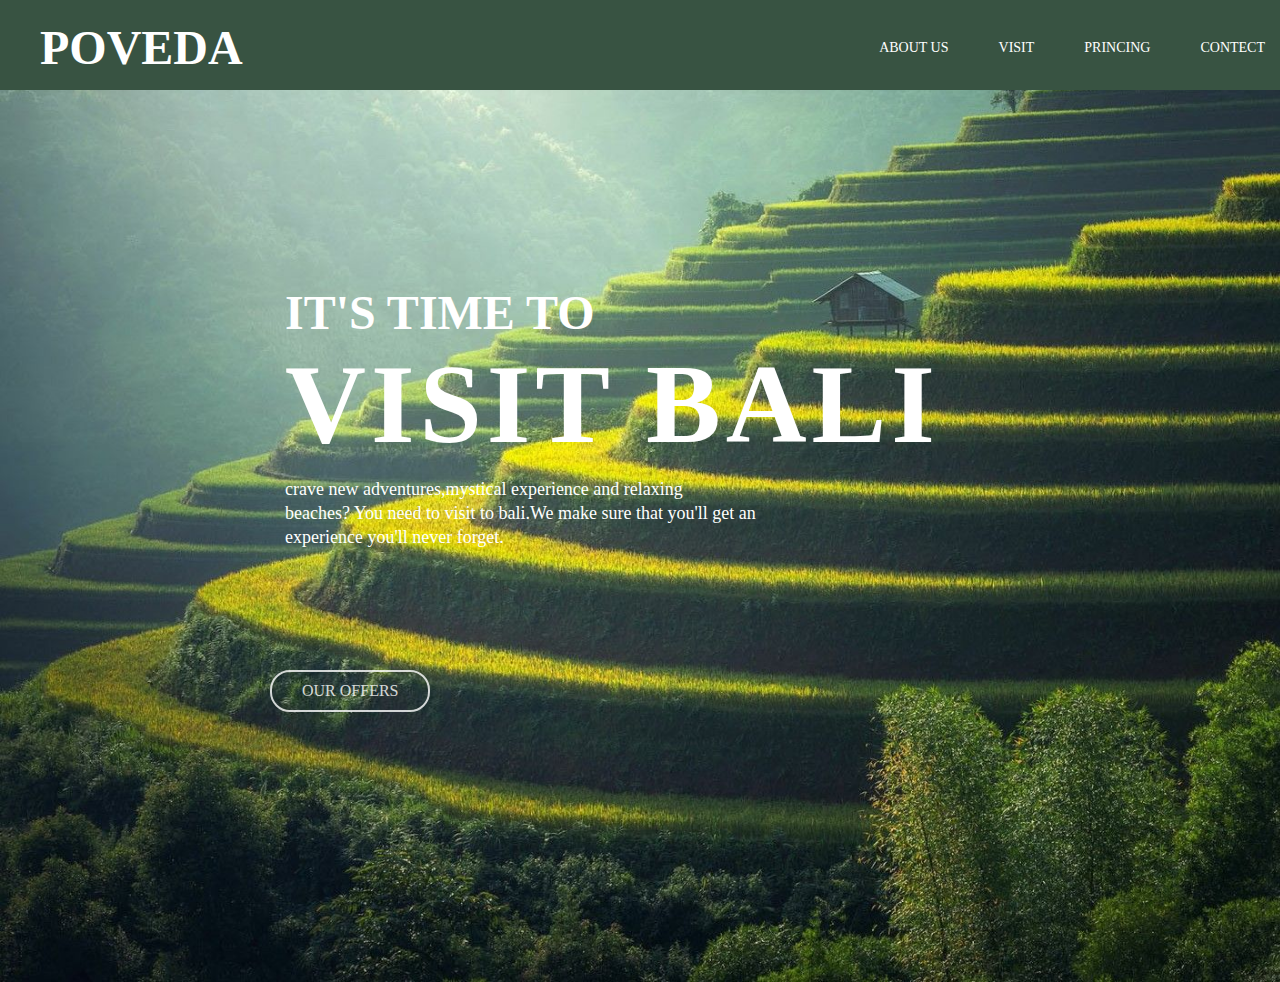
==== index.html @ 94c459fe "Add files via upload" ====
<!DOCTYPE html>
<html>
  <head>
    <meta charset="utf-8">
    <meta name="viewport" content="width=device-width, initial-scale=1.0">
    <title>Document</title>
    <link rel="stylesheet" href="style.css">
    <link rel="stylesheet" href="responsive.css">
    <link rel="stylesheet" href="https://maxcdn.bootstrapcdn.com/font-awesome/4.5.0/css/font-awesome.min.css">
  </head>
  <body>
    <!--- Header --->
    <header>
     <div class="navbar navbar-inverse navbar-fixed-top " id="menu">
        <div class="container">
          <div class="header-left">
            <h2 href="#">POVEDA</h2>
          </div>
          <!-- Tambahkan menu ikon dibaris bawah -->
          <span class="fa fa-bars menu-icon"></span>
          <div class="header-right">
            <a href="#home">ABOUT US</a>
            <a href="#visit">VISIT</a>
            <a href="#princing">PRINCING</a>
            <a href="#contect">CONTECT</a>
          </div>
        </div>
      </div>
    </header>
    <!--- Penutup Header --->

    <!--- Main --->
      <div class="top-wrapper">
        <div class="container">
          <h2>IT'S TIME TO</h2>
          <h1>VISIT BALI</h1>
           <p>crave new adventures,mystical experience and relaxing</p>
            <p>beaches? You need to visit to bali.We make sure that you'll get an</p>
              <p>experience you'll never forget.</p>
        </div>
         <div class="button">
          <a href="#" class="btn">OUR OFFERS</a>
        </div>
    </div>
    <!--- Penutup Main --->
  </body>
</html>
---- style.css ----
/* Ketik code Anda dibaris terakhir */

* {
  box-sizing: border-box;
}

html, body,
ul, ol, li,
h1, h2, h3, h4, h5, h6, p, div {
  margin: 0;
  padding: 0;
}

body {
  font-family: "jacques francois";


}

a {
  text-decoration: none;
}


.clear {
  clear: left;
}

.container {
  width: 100%;
  height: 400px;
  padding:15px;
  margin: auto; 


}



.top-wrapper {
  padding: 270px;
  background-image: url(foto/background.jpg);
  background-size: cover;
  color: white;
  
}

.top-wrapper h1 {
  
  font-size: 45px;
  letter-spacing: 5px;
  margin-bottom: 10px;
}

.top-wrapper p {
  
  margin-bottom: 3px;

}

.btn-wrapper {
  text-align: center;
  margin: 20px 0;
}

.btn-wrapper p {
  margin: 10px 0;
}

.signup {
  background-color: #239b76;
}

.btn {
  padding: 10px 30px;
  border:2px solid #fff;
  color: #fff;
  text-decoration: none;
  transition: 0.6s ease;
  display: inline-block;
  opacity: 0.8;
  border-radius: 20px;
  text-align: center;
}

.btn:hover {
  background-color: white;
  color:black;
}

.fa {
  margin-right: 5px;
}

header {
  height: 90px;
  width: 100%;
  background-color: #385342;
  position :fixed;
  top: 0;
  z-index: 10;
}

.header-left {
  float: left;
}

.header-left h2 {
  line-height: 65px;
  padding: 0 25px;
  color: white;
  display: block;
  float: left;
  transition: all 0.5s;
  font-size: 100px;
}


.header-right {
  float: right;
  margin-right: -25px;
  font-family: poppins;
  font-size: 14px;
}

.header-right a {
  line-height: 65px;
  padding: 0 25px;
  color: white;
  display: block;
  float: left;
  transition: all 0.5s;
}

.header-right a:hover {
  background-color: rgba(255, 255, 255, 0.3);
}


/* Ketik code Anda dibawah */
span.menu-icon {
  color: white;
  float: right;
  font-size: 25px;
  padding: 21px 0;
  display: none;
}
.navbar h2{
  font-family: "jacques francois";
  font-size:35px;

}
.container h2{
  font-family: "jacques francois";
  font-size: 48px;
}
.container h1{
  font-family: "jacques francois";
  font-size: 112px;
}
.container p{
  font-family: "poppins";
  font-size: 18px;

}
.btn btn-primary{
  height: 50px;
}
---- responsive.css ----
/* Untuk Tablet */
@media all and (max-width: 1000px) {
  .top-wrapper h1 {
    font-size: 32px;
  }

  .heading h2 {
    font-size: 20px;
  }
  
}

/* Untuk Smartphone */
@media all and (max-width: 670px) {
  .header-right {
    display: none;
  }
  
  span.menu-icon {
    display: block;
  }
  
  .top-wrapper {
    text-align: left;
  }
  
  .top-wrapper h1 {
    font-size: 24px;
    line-height: 36px;
  }
  
  .top-wrapper p {
    font-size: 14px;
    line-height: 20px;
  }
}
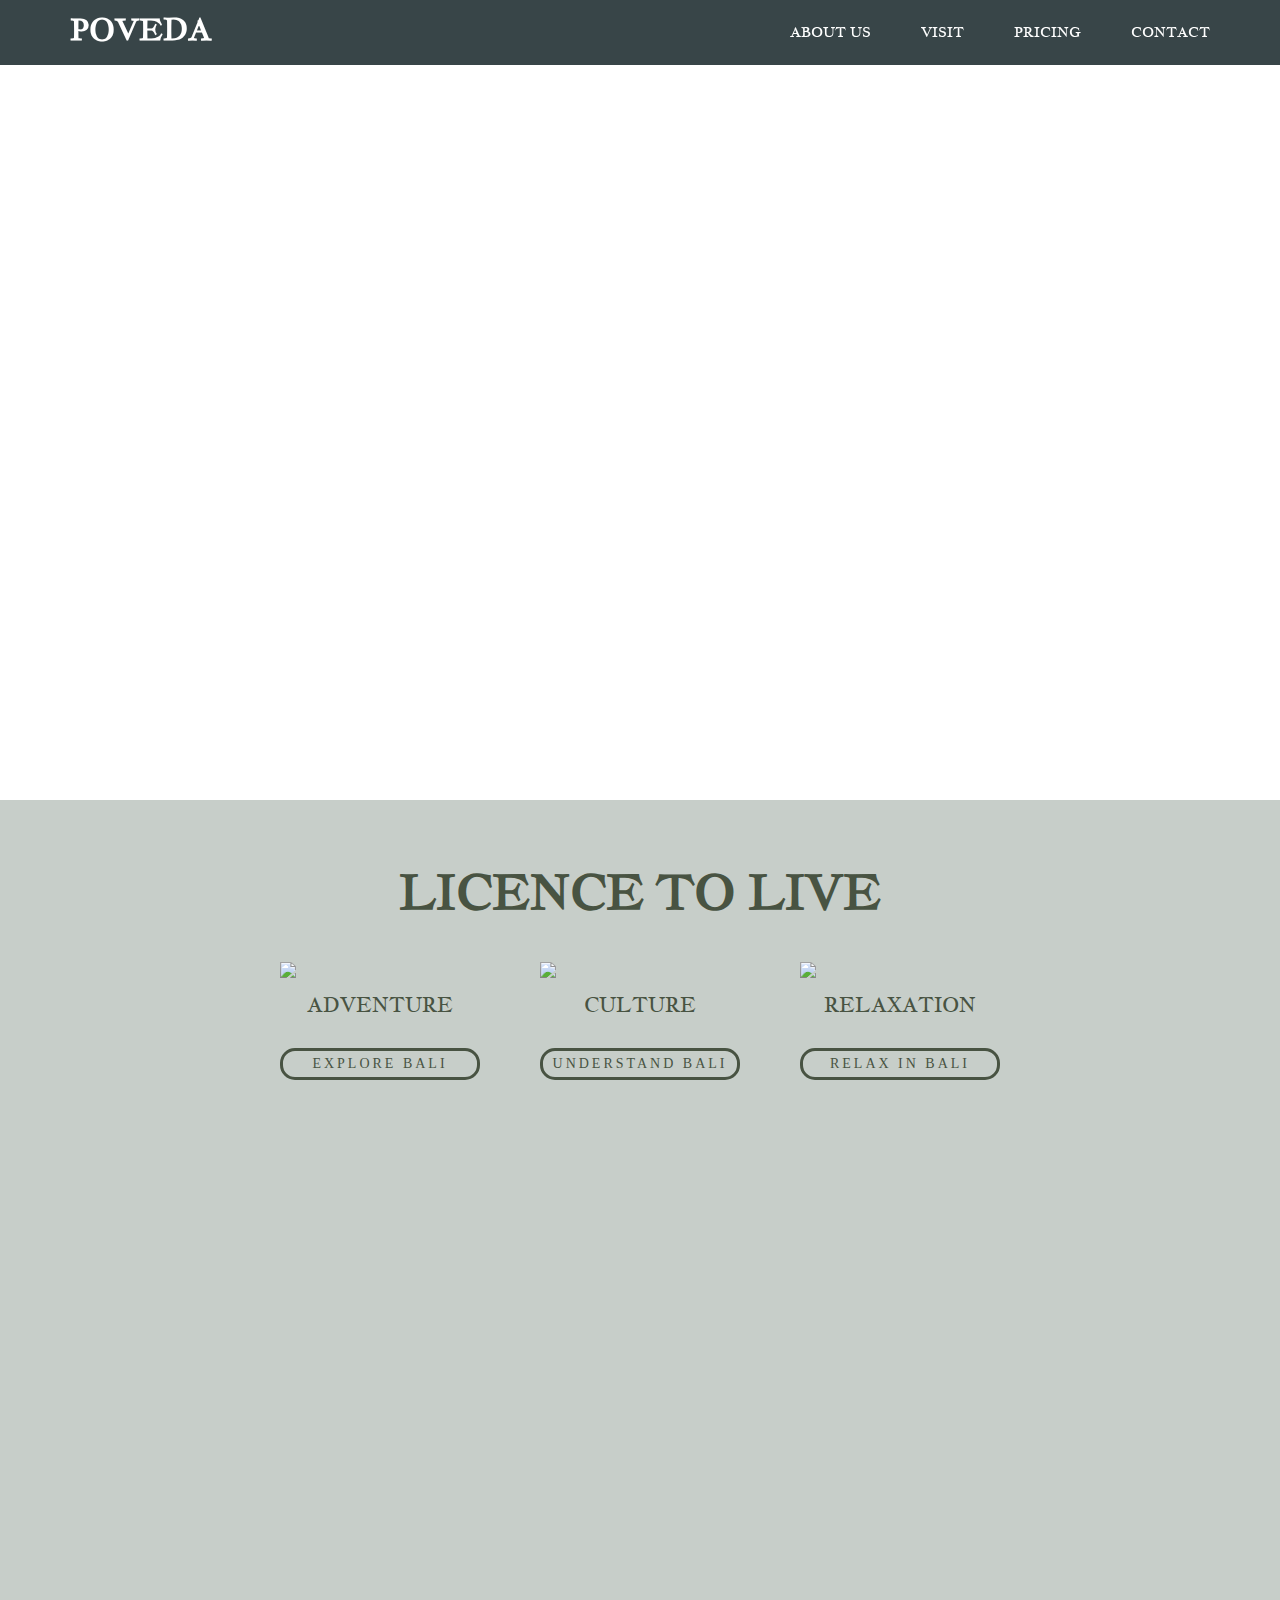
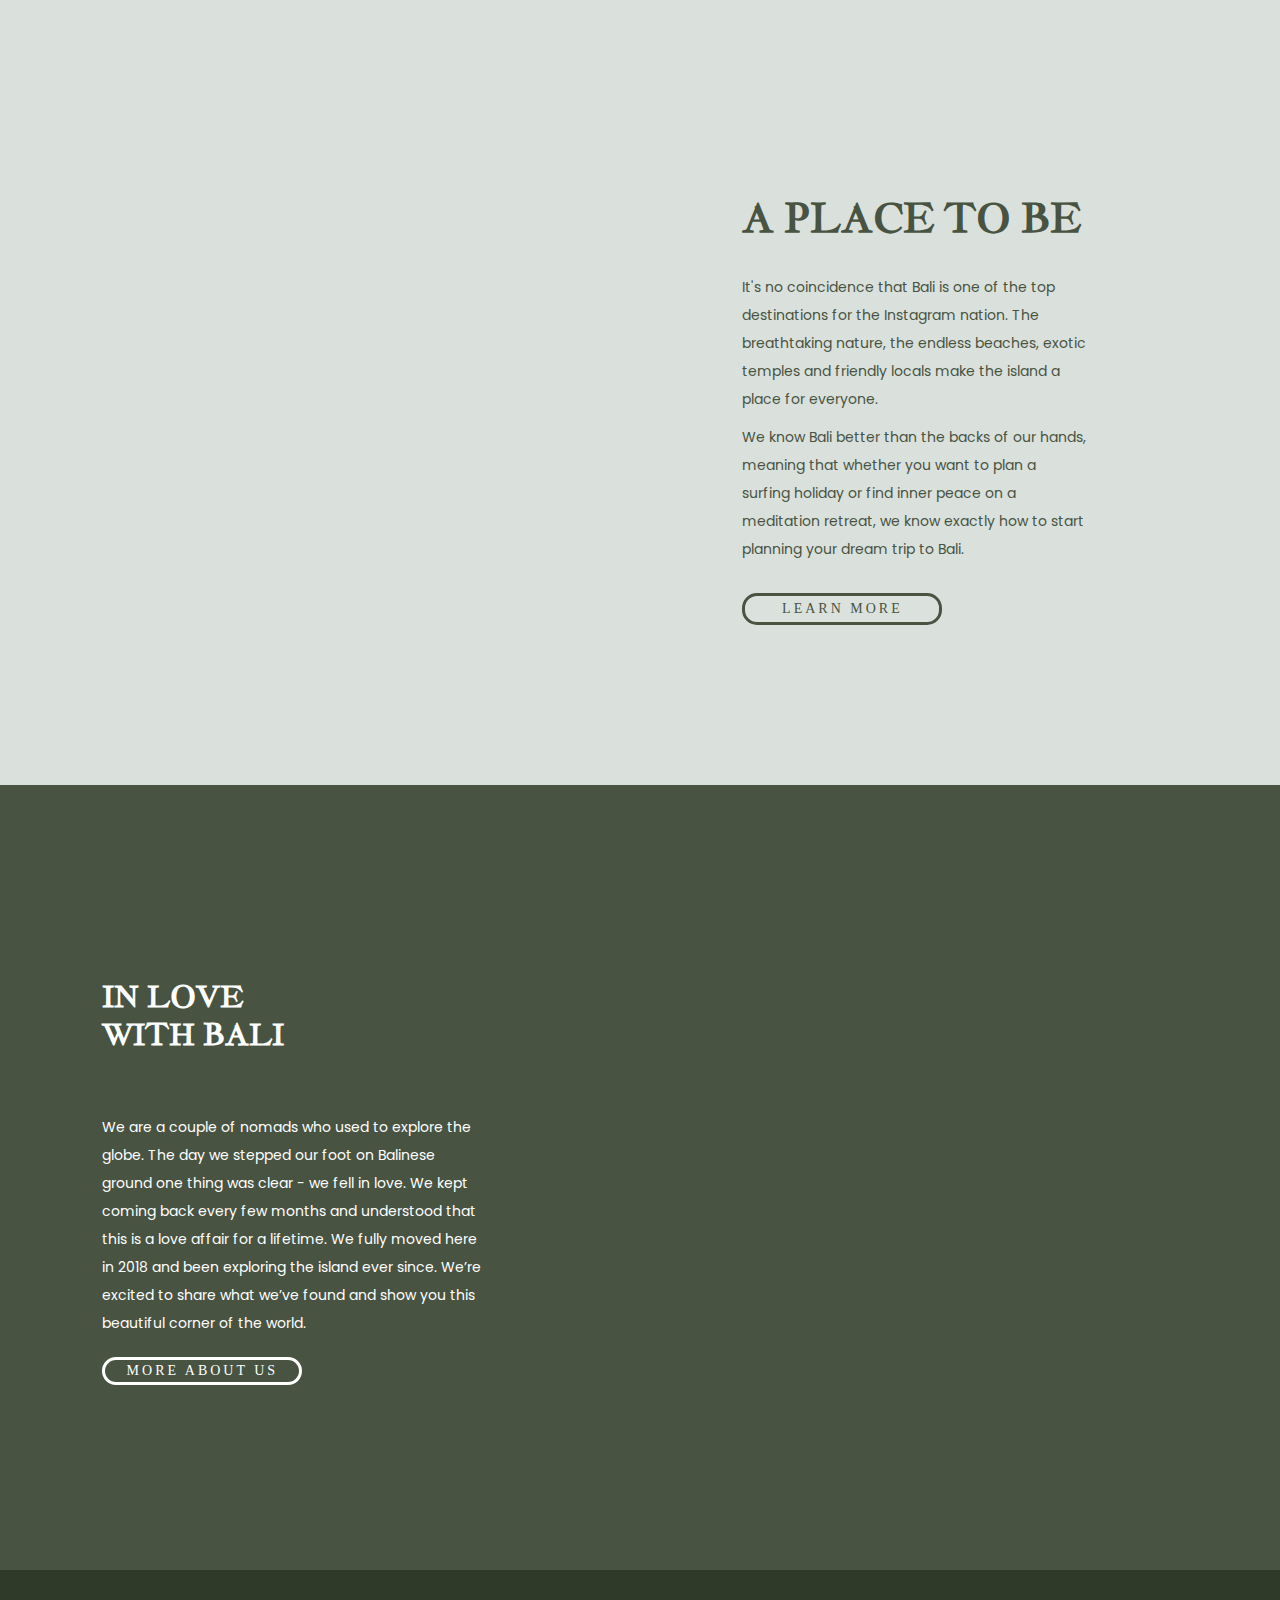
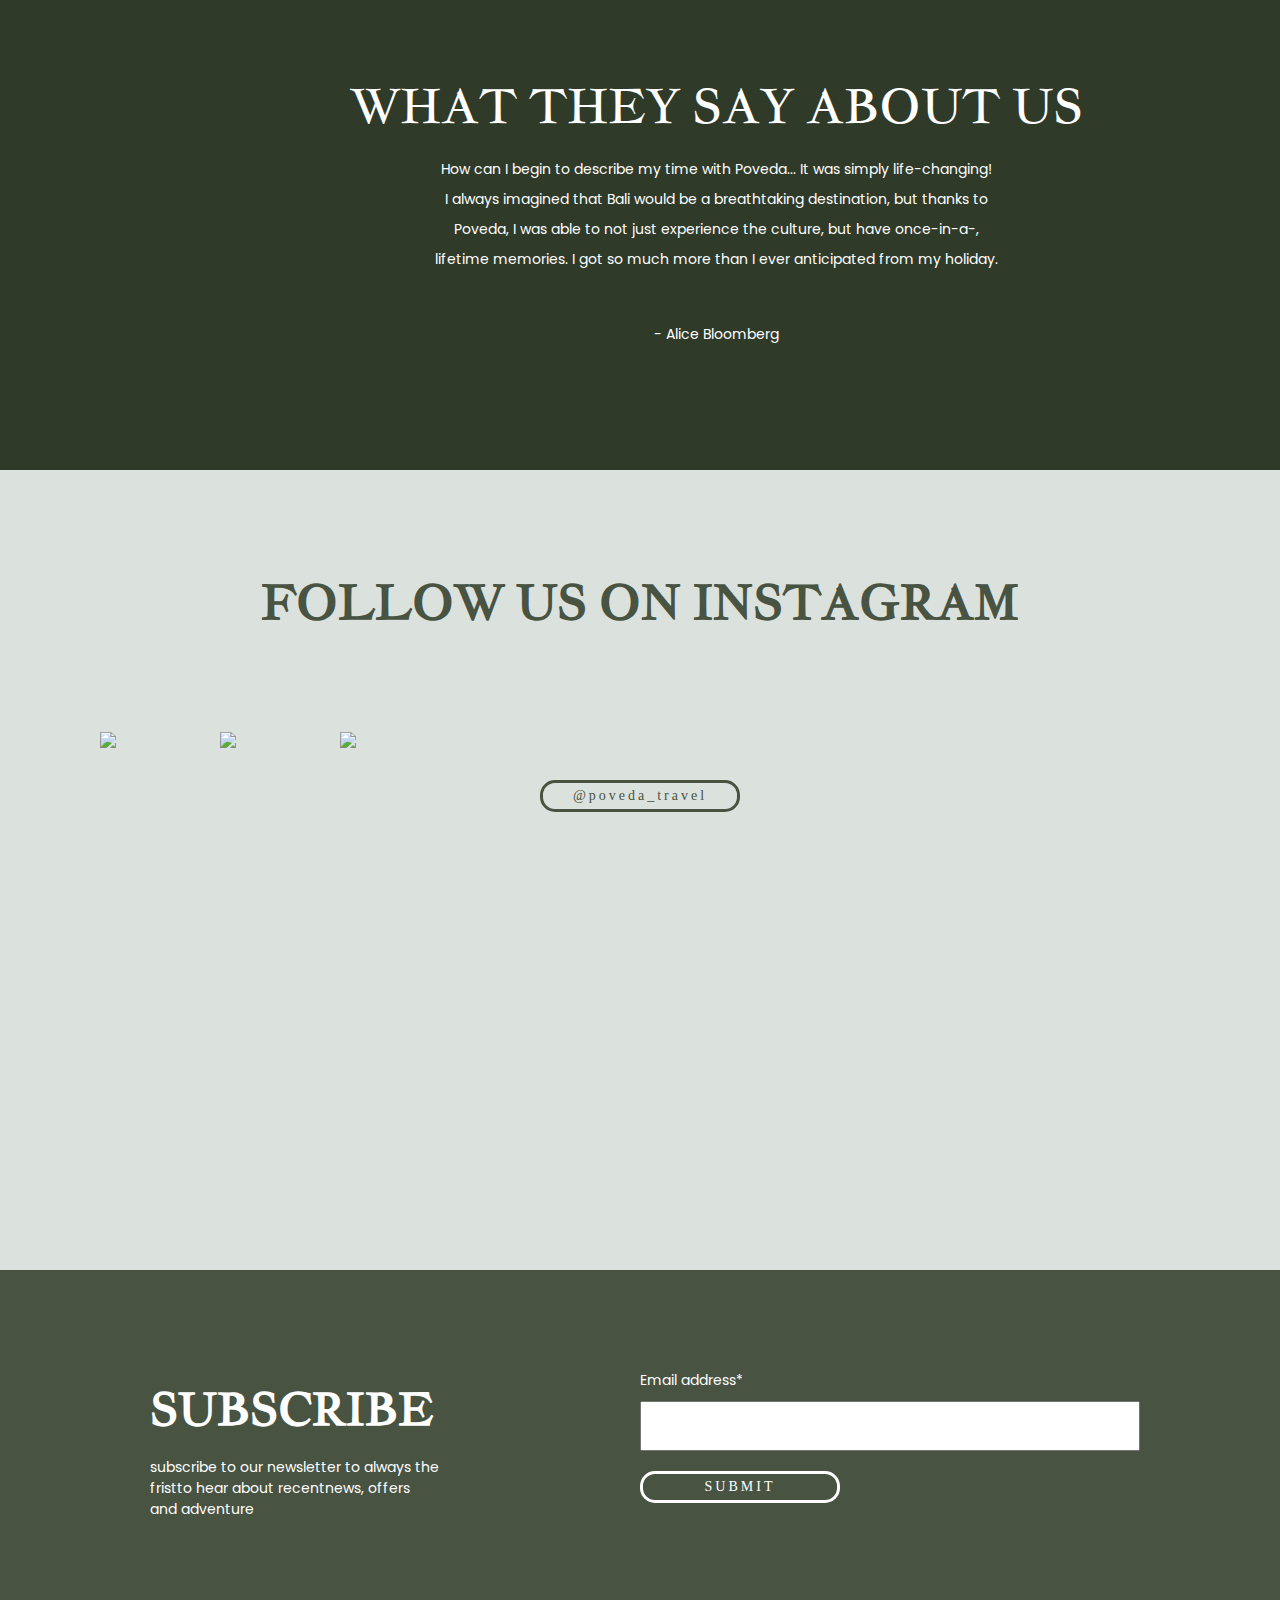
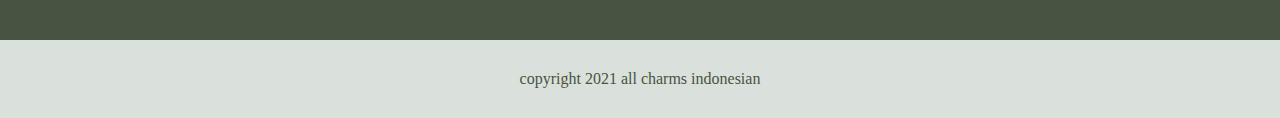
==== commit 98f3fbbd: "membuat header dan bagian main serta responsive. fix banget" ====
--- a/index.html
+++ b/index.html
@@ -1,47 +1,132 @@
 <!DOCTYPE html>
 <html>
-  <head>
-    <meta charset="utf-8">
-    <meta name="viewport" content="width=device-width, initial-scale=1.0">
-    <title>Document</title>
-    <link rel="stylesheet" href="style.css">
-    <link rel="stylesheet" href="responsive.css">
-    <link rel="stylesheet" href="https://maxcdn.bootstrapcdn.com/font-awesome/4.5.0/css/font-awesome.min.css">
-  </head>
-  <body>
-    <!--- Header --->
-    <header>
-     <div class="navbar navbar-inverse navbar-fixed-top " id="menu">
-        <div class="container">
-          <div class="header-left">
-            <h2 href="#">POVEDA</h2>
-          </div>
-          <!-- Tambahkan menu ikon dibaris bawah -->
-          <span class="fa fa-bars menu-icon"></span>
-          <div class="header-right">
-            <a href="#home">ABOUT US</a>
-            <a href="#visit">VISIT</a>
-            <a href="#princing">PRINCING</a>
-            <a href="#contect">CONTECT</a>
-          </div>
+<head>
+  <meta charset="UTF-8">
+  <meta http-equiv="X-UA-Compatible" content="IE=edge">
+  <meta name="viewport" content="width=device-width, initial-scale=1.0">
+  <link rel="stylesheet" href="stylesheet.css">
+  <link rel="stylesheet" href="responsive.css">
+  <link rel="preconnect" href="https://fonts.googleapis.com">
+  <link rel="preconnect" href="https://fonts.gstatic.com" crossorigin>
+  <link href="https://fonts.googleapis.com/css2?family=Jacques+Francois&display=swap" rel="stylesheet">
+  <link rel="preconnect" href="https://fonts.googleapis.com">
+  <link rel="preconnect" href="https://fonts.gstatic.com" crossorigin>
+  <link href="https://fonts.googleapis.com/css2?family=Poppins&display=swap" rel="stylesheet">
+  <link rel="preconnect" href="https://fonts.googleapis.com">
+  <link rel="preconnect" href="https://fonts.gstatic.com" crossorigin>
+  <link href="https://fonts.googleapis.com/css2?family=Poppins:wght@600&display=swap" rel="stylesheet">
+  <title>Document</title>
+</head>
+<body>
+  <header>
+    <div class="container-header">
+      <div class="header-left">
+        <h1>POVEDA</h1>
+      </div>
+      <span class="fa fa-bars menu-icon"></span>
+      <div class="header-right">
+        <a href="#">ABOUT US</a>
+        <a href="#">VISIT</a>
+        <a href="#">PRICING</a>
+        <a href="#">CONTACT</a>
+      </div>
+    </div>
+  </header>
+
+  <div class="main">
+    <h2>IT’S TIME TO</h2>
+    <h1>VISIT BALI</h1>
+    <p>Crave new adventures, mystical experiences and relaxing beaches? You need to visit Bali. We make sure that you’ll get an experience you'll never forget.</p>
+    <a href="#">OUR OFFERS</a>
+  </div>
+
+  <div class="licence">
+    <h1>LICENCE TO LIVE</h1>
+    <div class="utama">
+        <div class="konten">
+            <img src="https://assets.zyrosite.com/cdn-cgi/image/format=auto,w=392,h=368,fit=scale-down/YD0zPnwVMki25lZE/trip-YrD0MaggKeTeMO10.png">
+            <p>ADVENTURE</p>
+            <center><a href="#">EXPLORE BALI</a></center>
         </div>
-      </div>
-    </header>
-    <!--- Penutup Header --->
-
-    <!--- Main --->
-      <div class="top-wrapper">
-        <div class="container">
-          <h2>IT'S TIME TO</h2>
-          <h1>VISIT BALI</h1>
-           <p>crave new adventures,mystical experience and relaxing</p>
-            <p>beaches? You need to visit to bali.We make sure that you'll get an</p>
-              <p>experience you'll never forget.</p>
+        <div class="konten">
+            <img src ="https://assets.zyrosite.com/cdn-cgi/image/format=auto,w=392,h=368,fit=scale-down/YD0zPnwVMki25lZE/trip-AVLVeJZZ2jFNyXx4.png">
+            <P>CULTURE</P>
+            <center><a href="#">UNDERSTAND BALI</a></center>
         </div>
-         <div class="button">
-          <a href="#" class="btn">OUR OFFERS</a>
+        <div class="konten">
+            <img src ="https://assets.zyrosite.com/cdn-cgi/image/format=auto,w=392,h=368,fit=scale-down/YD0zPnwVMki25lZE/trip-A1aj8KqqZRI1gbOJ.png">
+            <P>RELAXATION</P>
+            <center><a href="#">RELAX IN BALI</a></center>
         </div>
     </div>
-    <!--- Penutup Main --->
-  </body>
+  </div>
+
+  <div class="a-place">
+    <div class="left-part-1"></div>
+    <div class="right-part-1">
+      <h1>A PLACE TO BE</h1>
+      <div class="desc">
+        <p>It's no coincidence that Bali is one of the top destinations for the Instagram nation. The breathtaking nature, the endless beaches, exotic temples and friendly locals make the island a place for everyone. </p>
+        <p>We know Bali better than the backs of our hands, meaning that whether you want to plan a surfing holiday or find inner peace on a meditation retreat, we know exactly how to start planning your dream trip to Bali.</p>
+      </div>
+      <a href="#">LEARN MORE</a>
+    </div>
+  </div>
+
+  <div class="in-love">
+    <div class="left-part-2">
+      <h1>IN LOVE <span> WITH BALI</span></h1>
+      <h1></h1>
+      <p>We are a couple of nomads who used to explore the globe. The day we stepped our foot on Balinese ground one thing was clear - we fell in love. We kept coming back every few months and understood that this is a love affair for a lifetime. We fully moved here in 2018 and been exploring the island ever since. We’re excited to share what we’ve found and show you this beautiful corner of the world.</p>
+      <a href="#">MORE ABOUT US</a>
+    </div>
+    <div class="right-part-2"></div>
+  </div>
+
+  <div class="what-they-say">
+    <div class="container">
+        <div class="heading">
+            <h1>WHAT THEY SAY ABOUT US</h1>
+            <br>
+            <p>How can I begin to describe my time with Poveda... It was simply life-changing!<br><br>I always imagined that Bali would be a breathtaking destination, but thanks to<br><br>Poveda, I was able to not just experience the culture, but have once-in-a-,<br><br>lifetime memories. I got so much more than I ever anticipated from my holiday.<br><br><br><br><br>- Alice Bloomberg</p>
+        </div>
+    </div>
+  </div>
+
+  <div class="follow-us">
+    <div class="content">
+        <h2>FOLLOW US ON INSTAGRAM</h2>
+        <div class="content-item">
+            <img src="https://assets.zyrosite.com//YD0zPnwVMki25lZE/img-m5K7ZbQOz3I7Mg2q.png">
+            <img src="https://assets.zyrosite.com//YD0zPnwVMki25lZE/img-YyvGO7KaeBh36NGq.png">
+            <img src="https://assets.zyrosite.com//YD0zPnwVMki25lZE/img-mp8029KB1bhWOerv.png">
+        </div>
+        <center><a href="#">@poveda_travel</a></center>
+        </div>
+        </div>
+    </div>
+  </div>
+
+  <div class="subscribe">
+    <div class="container">
+        <div class="left">
+          <h2>SUBSCRIBE</h2>
+          <p>subscribe to our newsletter to always the fristto hear about recentnews, offers and adventure</p>
+        </div>
+        <div class="right">
+            <p>Email address*</p>
+            <div>
+                <input type="text"  class="text">
+            </div>
+            <div>
+                <input type="SUBMIT" value="SUBMIT"  class="btn">
+            </div>
+        </div>
+    </div>
+  </div>
+
+  <footer>
+        <p>copyright 2021 all charms indonesian</p>
+  </footer>
+</body>
 </html>
--- a/stylesheet.css
+++ b/stylesheet.css
@@ -0,0 +1,451 @@
+* {
+  box-sizing: border-box;
+  margin: 0;
+  padding: 0;
+}
+
+.a-place{
+  height: 785px;
+  width: 100%;
+  background-color: hsl(137, 11%, 87%);
+  display: flex;
+}
+
+.left-part-1{
+  background-image: url("img.png");
+  height: 785px;
+  width: 50%;
+  background-position: center;
+  background-repeat: no-repeat;
+  background-size: cover;
+  animation-name: foto;
+  animation-duration: 1s;
+}
+
+.right-part-1{
+  width: 50%;
+  color: #485342;
+  padding-top: 15%;
+  padding-left: 8%;
+  padding-right: 15%;
+}
+
+.right-part-1 h1{
+  font-family: "Jacques Francois";
+  font-size: 40px;
+  padding-bottom: 30px;
+}
+
+.right-part-1 p{
+  font-family: "poppins";
+  font-size: 14px;
+  line-height: 2;
+  padding-bottom: 10px;
+}
+
+.right-part-1 a{
+  margin-top: 20px;
+  padding: 5px;
+  font-family: "poppins semibold";
+  background-color: #DBE2DD;
+  font-size: 14px;
+  font-style: bold;
+  color: #485342;
+  width: 200px;
+  border: 3px solid #485342;
+  border-radius: 15px;
+  letter-spacing: 3px;
+  text-decoration: none;
+  text-align: center;
+  display: inline-block;
+}
+
+.in-love{
+  height: 785px;
+  width: 100%;
+  background-color: #485342;
+  display: flex;
+}
+
+.left-part-2{
+  width: 50%;
+  color: white;
+  padding-top: 15%;
+  padding-left: 8%;
+  padding-right: 12%;
+}
+
+.left-part-2 h1{
+  font-family: "Jacques Francois";
+  font-size: 30px;
+}
+
+span{
+  display: block;
+}
+
+.left-part-2 p{
+  margin-top: 60px;
+  font-family: "poppins";
+  font-size: 14px;
+  line-height: 2;
+}
+
+.left-part-2 a{
+  margin-top: 20px;
+  padding: 3px;
+  font-family: "poppins semibold";
+  background-color: #485342;
+  font-size: 14px;
+  font-style: bold;
+  color: white;
+  width: 200px;
+  border: 3px solid white;
+  border-radius: 15px;
+  letter-spacing: 3px;
+  text-decoration: none;
+  text-align: center;
+  display: inline-block;
+}
+
+.right-part-2{
+  background-image: url("img2.png");
+  height: 785px;
+  width: 50%;
+  background-position: center;
+  background-repeat: no-repeat;
+  background-size: cover;
+}
+
+.what-they-say {
+  height: 500px;
+  background-color: #2F3A29;
+  padding: 16px 0px;
+  text-align: center;
+}
+
+.heading{
+  padding-left: 350px;
+}
+
+.heading h1 {
+  color: white;
+  font-size: 48px;
+  font-weight: 400;
+  height: 38px;
+  font-family: "Jacques Francois";
+  text-align: center;
+  letter-spacing: normal;
+  line-height: 38.4px;
+  margin-block-end: 0px;
+  margin-block-start: 0px;
+  margin-top: 100px;
+}
+.heading p {
+  color: white;
+  font-size: 14px;
+  font-family: "poppins";
+  text-align: center;
+  padding-bottom: 100px;
+  line-height: 15px;
+  padding-top: 20px;
+}
+
+.follow-us {
+  height: 800px;
+  background-color: #DBE2DD;
+}
+.content h2 {
+  color: #485342;
+  font-size: 48px;
+  font-family: "Jacques Francois";
+  text-align: center;
+  padding-top: 100px;
+}
+.content-item img {
+  padding-left: 100px;
+  margin-top: 100px;
+}
+.content a {
+  padding: 5px;
+  font-family: "poppins semibold";
+  background-color: #DBE2DD;
+  font-size: 14px;
+  font-style: bold;
+  color: #485342;
+  width: 200px;
+  border: 3px solid #485342;
+  border-radius: 15px;
+  letter-spacing: 3px;
+  text-decoration: none;
+  display: inline-block;
+  margin: 2em 0;
+}
+
+@media (max-width: 1000px) {
+  h2 {
+      color: rgb(26, 26, 26);
+  }
+  .item {
+      width: 50%;
+  }
+  .img {
+      width: 100%;
+  }
+}
+
+@media (max-width: 670px) {
+  .item {
+      width: 100%;
+  }
+  .img {
+      width: 100%;
+  }
+  .container {
+      width: 100%;
+      padding: 0 15px;
+      margin: 0 auto;
+  }
+}
+
+.subscribe {
+  background-color: #485342;
+  height: 370px;
+  padding-bottom: 80px;
+}
+
+.container{
+  display: flex;
+  color: white;
+}
+
+.left{
+  padding:110px 200px 110px 150px;
+  width: 50%;
+}
+
+.left h2{
+  font-family: "Jacques Francois";
+  font-size: 45px;
+}
+
+.left p{
+  font-family: "poppins";
+  font-size: 14px;
+  padding-top: 20px;
+}
+
+.right{
+  padding:100px 200px 110px 0px;
+  width: 50%;
+}
+
+.right p{
+  font-family: "poppins";
+  font-size: 14px;
+  padding-bottom: 10px;
+}
+
+.text{
+  width: 500px;
+  height: 50px;
+}
+
+.btn{
+  margin-top: 20px;
+  padding: 5px;
+  font-family: "poppins semibold";
+  background-color: #485342;
+  font-size: 14px;
+  font-style: bold;
+  color: white;
+  width: 200px;
+  border: 3px solid white;
+  border-radius: 15px;
+  letter-spacing: 3px;
+  text-decoration: none;
+  text-align: center;
+  display: inline-block;
+}
+
+footer {
+  padding:30px 0;
+  background-color: hsl(137, 11%, 87%);
+  color: #485342;
+}
+
+footer p{
+  text-align: center;
+}
+
+.licence{
+  height: 800px;
+  background-color: #C7CEC9;
+}
+
+.licence h1 {
+  padding-top: 60px;
+  color : #485342;
+  font-family: "Jacques Francois";
+  font-size:48px;
+  text-align: center;
+}
+
+.utama{
+  display: flex;
+  justify-content: center;
+  padding-top: 10px;
+}
+
+.konten{
+  padding: 30px;
+}
+
+.konten p {
+  font-family:"Jacques Francois";
+  font-size: 20px;
+  text-align: center;
+  color: #485342;
+  padding: 10px;
+}
+
+.konten a {
+  margin-top: 20px;
+  padding: 5px;
+  font-family: "poppins semibold";
+  background-color: #C7CEC9;
+  font-size: 14px;
+  font-style: bold;
+  color: #485342;
+  width: 200px;
+  border: 3px solid #485342;
+  border-radius: 15px;
+  letter-spacing: 3px;
+  text-decoration: none;
+  text-align: center;
+  display: inline-block;
+}
+
+/* @media (max-width: 1000px) {
+
+  h1 {
+      color: rgb(90, 107, 79); 
+  }
+  .content-item {
+      width: 50%;
+  }
+  .button {
+      width: 50%;
+  }
+  .content-item p {
+      width:50%;
+ }
+}
+
+@media (max-width: 670px) {
+  h1 {
+      color: rgb(90, 107, 79); 
+  }
+  .content-item {
+      width: 50%;
+  }
+  .button {
+      width: 50%;
+  }
+  .content-item p {
+      width:50%;
+ }
+} */
+
+.container-header{
+  max-width: 1170px;
+  width: 100%;
+  padding: 0 15px;
+  margin: 0 auto;
+}
+
+header {
+  height: 65px;
+  width: 100%;
+  background-color: rgba(34, 49, 52, 0.9);
+  position :fixed;
+  top: 0;
+  z-index: 10;
+}
+
+.header-left {
+  font-family: "Jacques Francois";
+  font-size: 15px;
+  float: left;
+  padding-top: 10px;
+  color: white;
+}
+
+.header-right {
+  float: right;
+  margin-right: -25px;
+}
+
+.header-right a {
+  font-family: "Jacques Francois";
+  font-size: 14px;
+  line-height: 65px;
+  padding: 0 25px;
+  color: white;
+  display: block;
+  float: left;
+  transition: all 0.5s;
+  text-decoration: none;
+}
+
+.header-right a:hover {
+  background-color: rgba(255, 255, 255, 0.3);
+}
+
+/* Tambahkan CSS untuk menu-icon */
+.menu-icon{
+  color: white;
+  float: right;
+  display: none;
+}
+
+.main{
+  height: 800px;
+  background-image: url("https://assets.zyrosite.com/cdn-cgi/image/format=auto,w=1920,fit=crop/YD0zPnwVMki25lZE/front-m7VoJwB28ZFLB9VQ.png");
+  padding: 15% 40% 15% 5%;
+}
+
+.main h2{
+  font-family: "Jacques Francois";
+  font-size: 48px;
+  color: white
+}
+
+.main h1{
+  font-family: "Jacques Francois";
+  font-size: 100px;
+  color: white
+}
+
+.main p{
+  font-family: "poppins";
+  font-size: 18px;
+  color: white;
+}
+
+.main a{
+  margin-top: 20px;
+  padding: 5px;
+  font-family: "poppins semibold";
+  background-color: transparent;
+  font-size: 14px;
+  font-style: bold;
+  color: white;
+  width: 200px;
+  border: 3px solid white;
+  border-radius: 15px;
+  letter-spacing: 3px;
+  text-decoration: none;
+  text-align: center;
+  display: inline-block;
+}--- a/responsive.css
+++ b/responsive.css
@@ -1,5 +1,69 @@
 /* Untuk Tablet */
 @media all and (max-width: 1000px) {
+  .a-place{
+    flex-direction: column;
+    height: 885px;
+  }
+
+  .left-part-1{
+      margin-top: 100px;
+      display: block;
+      margin-left: auto;
+      margin-right: auto;
+      height: 500px;
+      width: 95%;
+  }
+
+  .right-part-1{
+      position: absolute;
+      width: 100%;
+      padding-top: 20px;
+      padding-left: 20px;
+      padding-right: 50px;
+  }
+
+  .right-part-1 h1{
+      padding-top: 20px;
+  }
+
+  .desc{
+      margin-top: 500px;
+  }
+
+  .in-love{
+      flex-direction: column;
+      height: 885px;
+  }
+
+  .left-part-2{
+      position: absolute;
+      width: 100%;
+      padding-top: 20px;
+      padding-left: 20px;
+      padding-right: 50px;
+  }
+
+  .left-part-2 h1{
+      padding-top: 20px;
+  }
+
+  span{
+      display: inline-block;
+  }
+
+  .left-part-2 p{
+      margin-top: 530px;
+  }
+
+  .right-part-2{
+      margin-top: 100px;
+      display: block;
+      margin-left: auto;
+      margin-right: auto;
+      height: 500px;
+      width: 95%;
+  }
+
   .top-wrapper h1 {
     font-size: 32px;
   }
@@ -12,6 +76,66 @@
 
 /* Untuk Smartphone */
 @media all and (max-width: 670px) {
+  .a-place{
+    flex-direction: column;
+    height: 885px;
+  }
+
+  .left-part-1{
+      margin-top: 90px;
+      height: 300px;
+      width: 90%;
+      margin-left: 20px;
+  }
+
+  .right-part-1{
+      position: absolute;
+      width: 100%;
+      padding-left: 20px;
+      padding-right: 50px;
+  }
+
+  .right-part-1 h1{
+      font-size: 30px;
+      top: 30px;
+  }
+
+  .desc{
+      margin-top: 330px;
+  }
+
+  .in-love{
+      flex-direction: column;
+      height: 885px;
+  }
+
+  .left-part-2{
+      position: absolute;
+      width: 100%;
+      padding-left: 20px;
+      padding-right: 50px;
+  }
+
+  .left-part-2 h1{
+      font-size: 30px;
+      line-height: 0;
+  }
+
+  span{
+      margin-top: 40px;
+  }
+
+  .left-part-2 p{
+      margin-top: 330px;
+  }
+
+  .right-part-2{
+      margin-top: 110px;
+      height: 300px;
+      width: 90%;
+      margin-left: 20px;
+  }
+
   .header-right {
     display: none;
   }
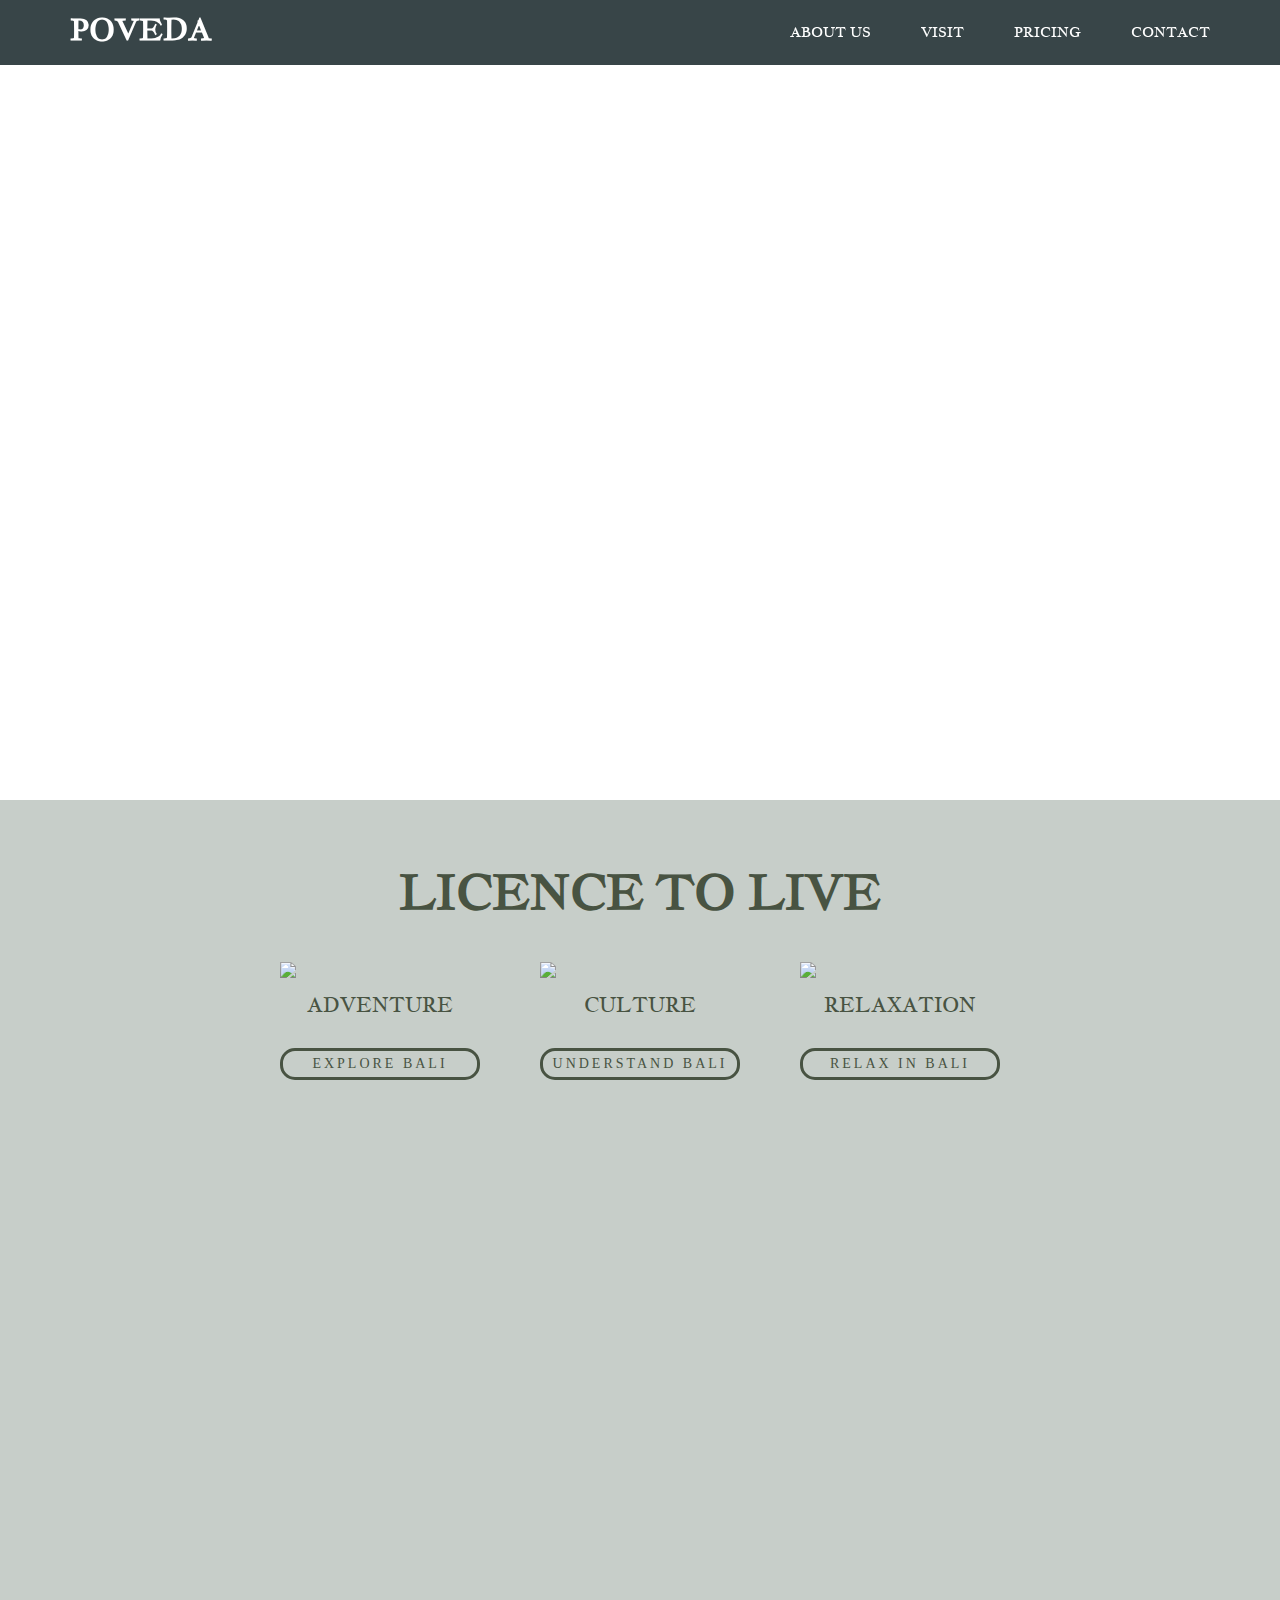
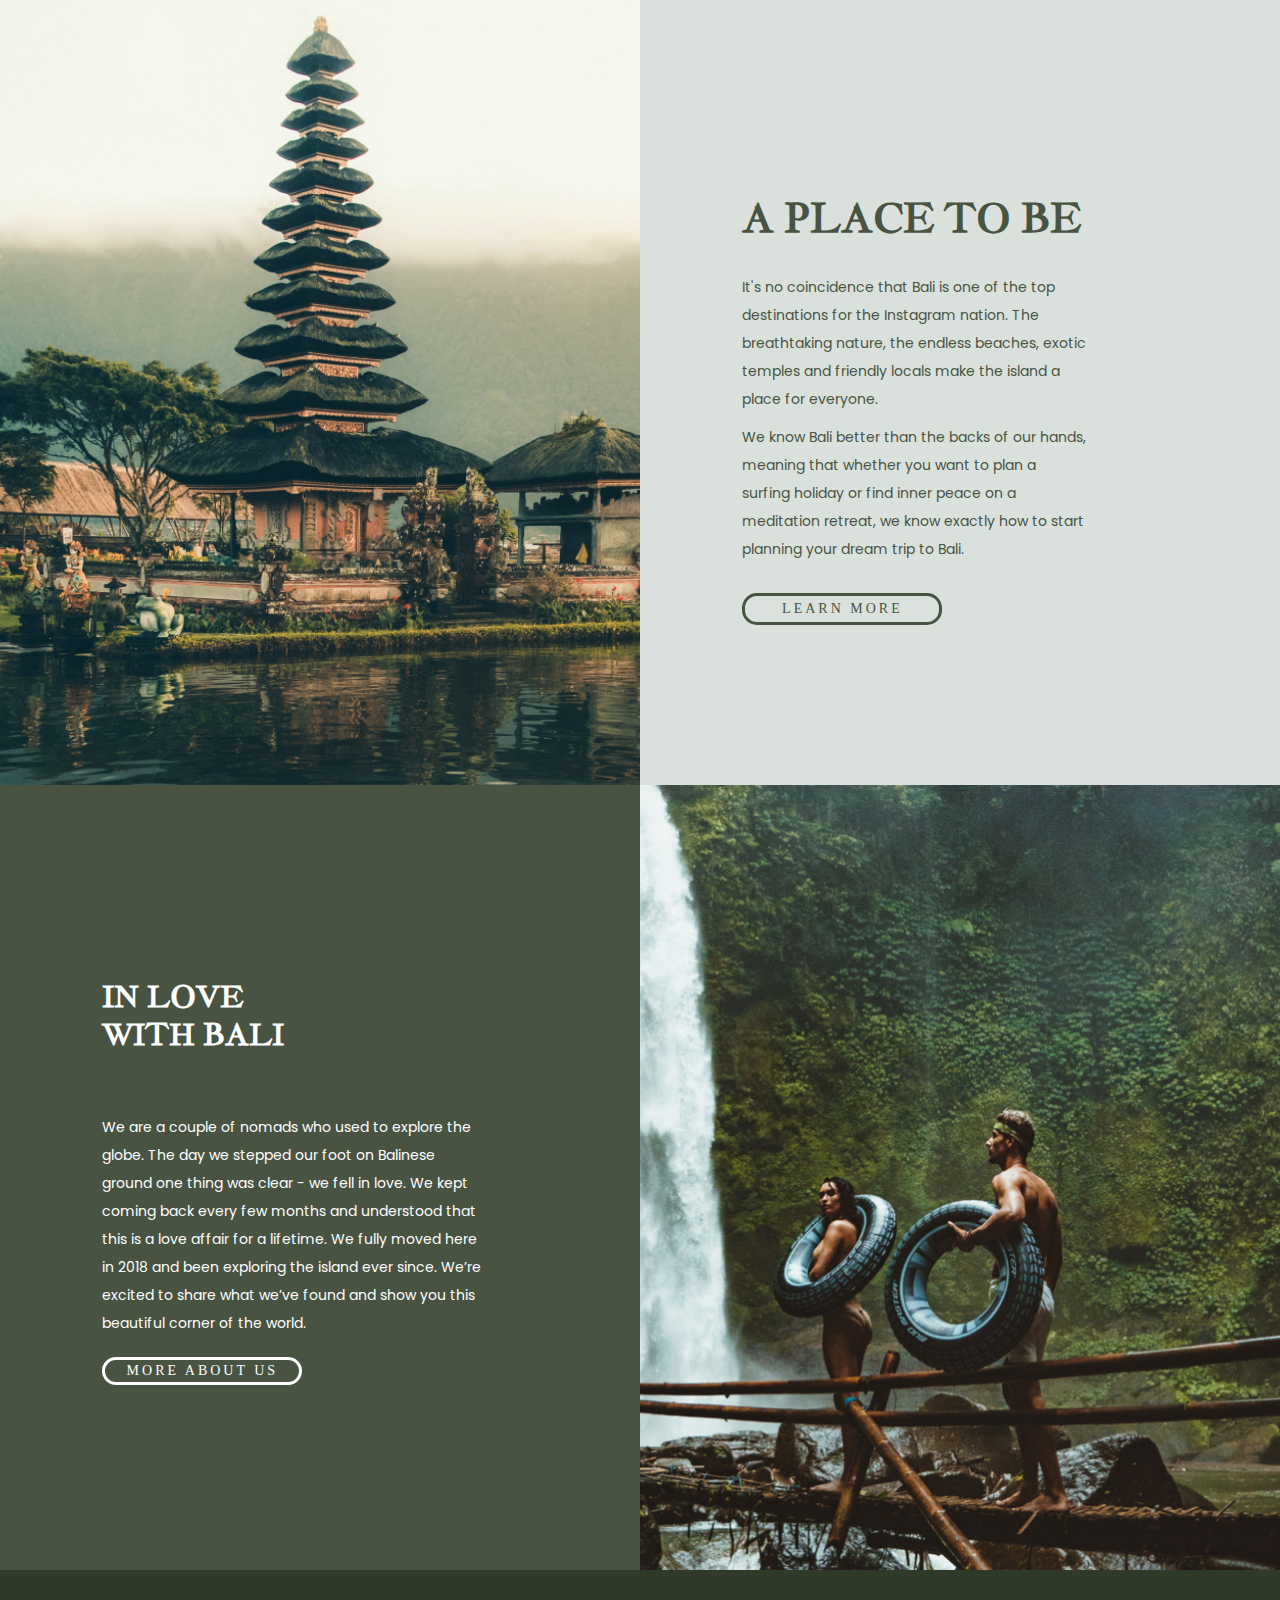
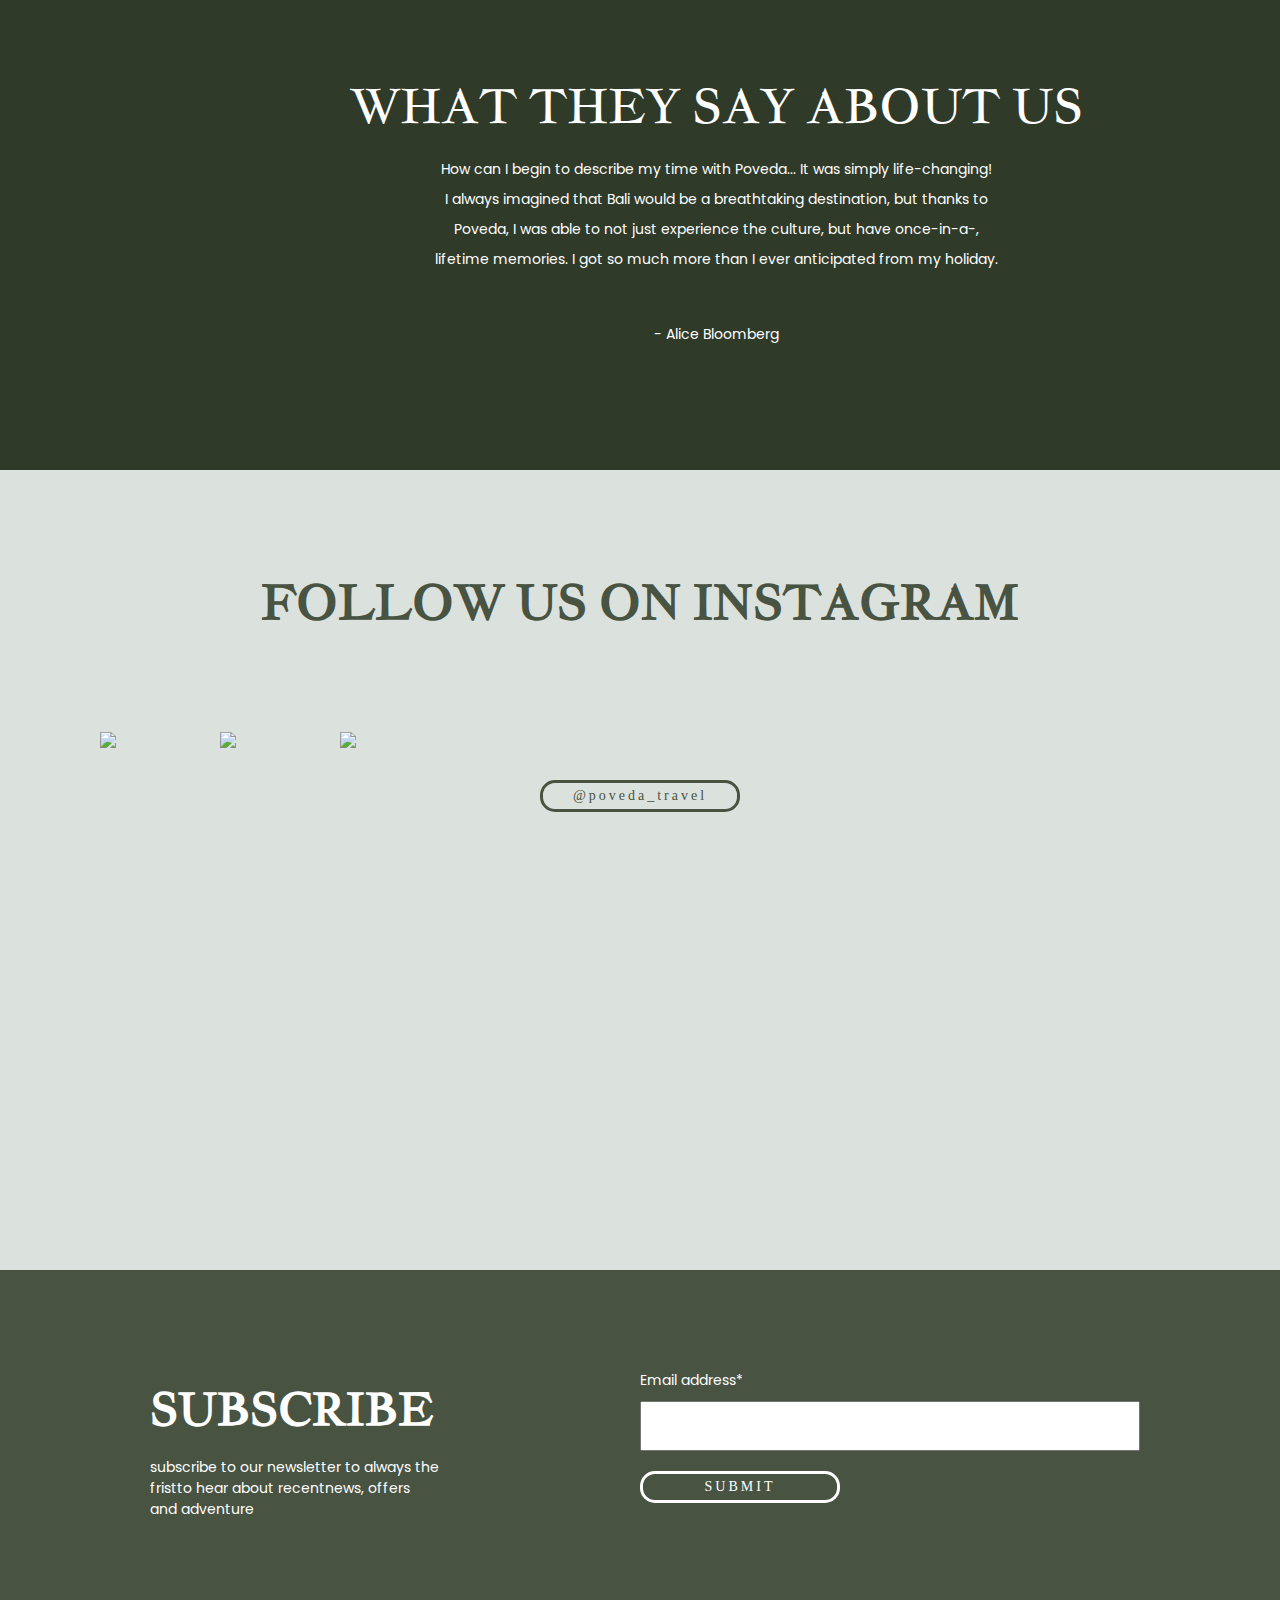
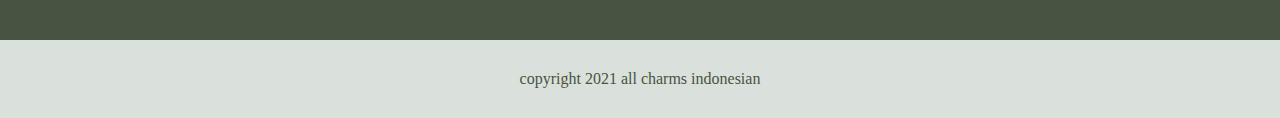
==== commit 3a23f2cb: "membuat header dan bagian main serta responsive. fix banget" ====
--- a/index.html
+++ b/index.html
@@ -4,8 +4,8 @@
   <meta charset="UTF-8">
   <meta http-equiv="X-UA-Compatible" content="IE=edge">
   <meta name="viewport" content="width=device-width, initial-scale=1.0">
-  <link rel="stylesheet" href="stylesheet.css">
-  <link rel="stylesheet" href="responsive.css">
+  <link rel="stylesheet" href="html css anggota/stylesheet.css">
+  <link rel="stylesheet" href="html css anggota/responsive.css">
   <link rel="preconnect" href="https://fonts.googleapis.com">
   <link rel="preconnect" href="https://fonts.gstatic.com" crossorigin>
   <link href="https://fonts.googleapis.com/css2?family=Jacques+Francois&display=swap" rel="stylesheet">
@@ -15,7 +15,7 @@
   <link rel="preconnect" href="https://fonts.googleapis.com">
   <link rel="preconnect" href="https://fonts.gstatic.com" crossorigin>
   <link href="https://fonts.googleapis.com/css2?family=Poppins:wght@600&display=swap" rel="stylesheet">
-  <title>Document</title>
+  <title>POVEDA</title>
 </head>
 <body>
   <header>
--- a/html css anggota/stylesheet.css
+++ b/html css anggota/stylesheet.css
@@ -0,0 +1,451 @@
+* {
+  box-sizing: border-box;
+  margin: 0;
+  padding: 0;
+}
+
+.a-place{
+  height: 785px;
+  width: 100%;
+  background-color: hsl(137, 11%, 87%);
+  display: flex;
+}
+
+.left-part-1{
+  background-image: url("img.png");
+  height: 785px;
+  width: 50%;
+  background-position: center;
+  background-repeat: no-repeat;
+  background-size: cover;
+  animation-name: foto;
+  animation-duration: 1s;
+}
+
+.right-part-1{
+  width: 50%;
+  color: #485342;
+  padding-top: 15%;
+  padding-left: 8%;
+  padding-right: 15%;
+}
+
+.right-part-1 h1{
+  font-family: "Jacques Francois";
+  font-size: 40px;
+  padding-bottom: 30px;
+}
+
+.right-part-1 p{
+  font-family: "poppins";
+  font-size: 14px;
+  line-height: 2;
+  padding-bottom: 10px;
+}
+
+.right-part-1 a{
+  margin-top: 20px;
+  padding: 5px;
+  font-family: "poppins semibold";
+  background-color: #DBE2DD;
+  font-size: 14px;
+  font-style: bold;
+  color: #485342;
+  width: 200px;
+  border: 3px solid #485342;
+  border-radius: 15px;
+  letter-spacing: 3px;
+  text-decoration: none;
+  text-align: center;
+  display: inline-block;
+}
+
+.in-love{
+  height: 785px;
+  width: 100%;
+  background-color: #485342;
+  display: flex;
+}
+
+.left-part-2{
+  width: 50%;
+  color: white;
+  padding-top: 15%;
+  padding-left: 8%;
+  padding-right: 12%;
+}
+
+.left-part-2 h1{
+  font-family: "Jacques Francois";
+  font-size: 30px;
+}
+
+span{
+  display: block;
+}
+
+.left-part-2 p{
+  margin-top: 60px;
+  font-family: "poppins";
+  font-size: 14px;
+  line-height: 2;
+}
+
+.left-part-2 a{
+  margin-top: 20px;
+  padding: 3px;
+  font-family: "poppins semibold";
+  background-color: #485342;
+  font-size: 14px;
+  font-style: bold;
+  color: white;
+  width: 200px;
+  border: 3px solid white;
+  border-radius: 15px;
+  letter-spacing: 3px;
+  text-decoration: none;
+  text-align: center;
+  display: inline-block;
+}
+
+.right-part-2{
+  background-image: url("img2.png");
+  height: 785px;
+  width: 50%;
+  background-position: center;
+  background-repeat: no-repeat;
+  background-size: cover;
+}
+
+.what-they-say {
+  height: 500px;
+  background-color: #2F3A29;
+  padding: 16px 0px;
+  text-align: center;
+}
+
+.heading{
+  padding-left: 350px;
+}
+
+.heading h1 {
+  color: white;
+  font-size: 48px;
+  font-weight: 400;
+  height: 38px;
+  font-family: "Jacques Francois";
+  text-align: center;
+  letter-spacing: normal;
+  line-height: 38.4px;
+  margin-block-end: 0px;
+  margin-block-start: 0px;
+  margin-top: 100px;
+}
+.heading p {
+  color: white;
+  font-size: 14px;
+  font-family: "poppins";
+  text-align: center;
+  padding-bottom: 100px;
+  line-height: 15px;
+  padding-top: 20px;
+}
+
+.follow-us {
+  height: 800px;
+  background-color: #DBE2DD;
+}
+.content h2 {
+  color: #485342;
+  font-size: 48px;
+  font-family: "Jacques Francois";
+  text-align: center;
+  padding-top: 100px;
+}
+.content-item img {
+  padding-left: 100px;
+  margin-top: 100px;
+}
+.content a {
+  padding: 5px;
+  font-family: "poppins semibold";
+  background-color: #DBE2DD;
+  font-size: 14px;
+  font-style: bold;
+  color: #485342;
+  width: 200px;
+  border: 3px solid #485342;
+  border-radius: 15px;
+  letter-spacing: 3px;
+  text-decoration: none;
+  display: inline-block;
+  margin: 2em 0;
+}
+
+@media (max-width: 1000px) {
+  h2 {
+      color: rgb(26, 26, 26);
+  }
+  .item {
+      width: 50%;
+  }
+  .img {
+      width: 100%;
+  }
+}
+
+@media (max-width: 670px) {
+  .item {
+      width: 100%;
+  }
+  .img {
+      width: 100%;
+  }
+  .container {
+      width: 100%;
+      padding: 0 15px;
+      margin: 0 auto;
+  }
+}
+
+.subscribe {
+  background-color: #485342;
+  height: 370px;
+  padding-bottom: 80px;
+}
+
+.container{
+  display: flex;
+  color: white;
+}
+
+.left{
+  padding:110px 200px 110px 150px;
+  width: 50%;
+}
+
+.left h2{
+  font-family: "Jacques Francois";
+  font-size: 45px;
+}
+
+.left p{
+  font-family: "poppins";
+  font-size: 14px;
+  padding-top: 20px;
+}
+
+.right{
+  padding:100px 200px 110px 0px;
+  width: 50%;
+}
+
+.right p{
+  font-family: "poppins";
+  font-size: 14px;
+  padding-bottom: 10px;
+}
+
+.text{
+  width: 500px;
+  height: 50px;
+}
+
+.btn{
+  margin-top: 20px;
+  padding: 5px;
+  font-family: "poppins semibold";
+  background-color: #485342;
+  font-size: 14px;
+  font-style: bold;
+  color: white;
+  width: 200px;
+  border: 3px solid white;
+  border-radius: 15px;
+  letter-spacing: 3px;
+  text-decoration: none;
+  text-align: center;
+  display: inline-block;
+}
+
+footer {
+  padding:30px 0;
+  background-color: hsl(137, 11%, 87%);
+  color: #485342;
+}
+
+footer p{
+  text-align: center;
+}
+
+.licence{
+  height: 800px;
+  background-color: #C7CEC9;
+}
+
+.licence h1 {
+  padding-top: 60px;
+  color : #485342;
+  font-family: "Jacques Francois";
+  font-size:48px;
+  text-align: center;
+}
+
+.utama{
+  display: flex;
+  justify-content: center;
+  padding-top: 10px;
+}
+
+.konten{
+  padding: 30px;
+}
+
+.konten p {
+  font-family:"Jacques Francois";
+  font-size: 20px;
+  text-align: center;
+  color: #485342;
+  padding: 10px;
+}
+
+.konten a {
+  margin-top: 20px;
+  padding: 5px;
+  font-family: "poppins semibold";
+  background-color: #C7CEC9;
+  font-size: 14px;
+  font-style: bold;
+  color: #485342;
+  width: 200px;
+  border: 3px solid #485342;
+  border-radius: 15px;
+  letter-spacing: 3px;
+  text-decoration: none;
+  text-align: center;
+  display: inline-block;
+}
+
+/* @media (max-width: 1000px) {
+
+  h1 {
+      color: rgb(90, 107, 79); 
+  }
+  .content-item {
+      width: 50%;
+  }
+  .button {
+      width: 50%;
+  }
+  .content-item p {
+      width:50%;
+ }
+}
+
+@media (max-width: 670px) {
+  h1 {
+      color: rgb(90, 107, 79); 
+  }
+  .content-item {
+      width: 50%;
+  }
+  .button {
+      width: 50%;
+  }
+  .content-item p {
+      width:50%;
+ }
+} */
+
+.container-header{
+  max-width: 1170px;
+  width: 100%;
+  padding: 0 15px;
+  margin: 0 auto;
+}
+
+header {
+  height: 65px;
+  width: 100%;
+  background-color: rgba(34, 49, 52, 0.9);
+  position :fixed;
+  top: 0;
+  z-index: 10;
+}
+
+.header-left {
+  font-family: "Jacques Francois";
+  font-size: 15px;
+  float: left;
+  padding-top: 10px;
+  color: white;
+}
+
+.header-right {
+  float: right;
+  margin-right: -25px;
+}
+
+.header-right a {
+  font-family: "Jacques Francois";
+  font-size: 14px;
+  line-height: 65px;
+  padding: 0 25px;
+  color: white;
+  display: block;
+  float: left;
+  transition: all 0.5s;
+  text-decoration: none;
+}
+
+.header-right a:hover {
+  background-color: rgba(255, 255, 255, 0.3);
+}
+
+/* Tambahkan CSS untuk menu-icon */
+.menu-icon{
+  color: white;
+  float: right;
+  display: none;
+}
+
+.main{
+  height: 800px;
+  background-image: url("https://assets.zyrosite.com/cdn-cgi/image/format=auto,w=1920,fit=crop/YD0zPnwVMki25lZE/front-m7VoJwB28ZFLB9VQ.png");
+  padding: 15% 40% 15% 5%;
+}
+
+.main h2{
+  font-family: "Jacques Francois";
+  font-size: 48px;
+  color: white
+}
+
+.main h1{
+  font-family: "Jacques Francois";
+  font-size: 100px;
+  color: white
+}
+
+.main p{
+  font-family: "poppins";
+  font-size: 18px;
+  color: white;
+}
+
+.main a{
+  margin-top: 20px;
+  padding: 5px;
+  font-family: "poppins semibold";
+  background-color: transparent;
+  font-size: 14px;
+  font-style: bold;
+  color: white;
+  width: 200px;
+  border: 3px solid white;
+  border-radius: 15px;
+  letter-spacing: 3px;
+  text-decoration: none;
+  text-align: center;
+  display: inline-block;
+}--- a/html css anggota/responsive.css
+++ b/html css anggota/responsive.css
@@ -0,0 +1,160 @@
+/* Untuk Tablet */
+@media all and (max-width: 1000px) {
+  .a-place{
+    flex-direction: column;
+    height: 885px;
+  }
+
+  .left-part-1{
+      margin-top: 100px;
+      display: block;
+      margin-left: auto;
+      margin-right: auto;
+      height: 500px;
+      width: 95%;
+  }
+
+  .right-part-1{
+      position: absolute;
+      width: 100%;
+      padding-top: 20px;
+      padding-left: 20px;
+      padding-right: 50px;
+  }
+
+  .right-part-1 h1{
+      padding-top: 20px;
+  }
+
+  .desc{
+      margin-top: 500px;
+  }
+
+  .in-love{
+      flex-direction: column;
+      height: 885px;
+  }
+
+  .left-part-2{
+      position: absolute;
+      width: 100%;
+      padding-top: 20px;
+      padding-left: 20px;
+      padding-right: 50px;
+  }
+
+  .left-part-2 h1{
+      padding-top: 20px;
+  }
+
+  span{
+      display: inline-block;
+  }
+
+  .left-part-2 p{
+      margin-top: 530px;
+  }
+
+  .right-part-2{
+      margin-top: 100px;
+      display: block;
+      margin-left: auto;
+      margin-right: auto;
+      height: 500px;
+      width: 95%;
+  }
+
+  .top-wrapper h1 {
+    font-size: 32px;
+  }
+
+  .heading h2 {
+    font-size: 20px;
+  }
+  
+}
+
+/* Untuk Smartphone */
+@media all and (max-width: 670px) {
+  .a-place{
+    flex-direction: column;
+    height: 885px;
+  }
+
+  .left-part-1{
+      margin-top: 90px;
+      height: 300px;
+      width: 90%;
+      margin-left: 20px;
+  }
+
+  .right-part-1{
+      position: absolute;
+      width: 100%;
+      padding-left: 20px;
+      padding-right: 50px;
+  }
+
+  .right-part-1 h1{
+      font-size: 30px;
+      top: 30px;
+  }
+
+  .desc{
+      margin-top: 330px;
+  }
+
+  .in-love{
+      flex-direction: column;
+      height: 885px;
+  }
+
+  .left-part-2{
+      position: absolute;
+      width: 100%;
+      padding-left: 20px;
+      padding-right: 50px;
+  }
+
+  .left-part-2 h1{
+      font-size: 30px;
+      line-height: 0;
+  }
+
+  span{
+      margin-top: 40px;
+  }
+
+  .left-part-2 p{
+      margin-top: 330px;
+  }
+
+  .right-part-2{
+      margin-top: 110px;
+      height: 300px;
+      width: 90%;
+      margin-left: 20px;
+  }
+
+  .header-right {
+    display: none;
+  }
+  
+  span.menu-icon {
+    display: block;
+  }
+  
+  .top-wrapper {
+    text-align: left;
+  }
+  
+  .top-wrapper h1 {
+    font-size: 24px;
+    line-height: 36px;
+  }
+  
+  .top-wrapper p {
+    font-size: 14px;
+    line-height: 20px;
+  }
+}
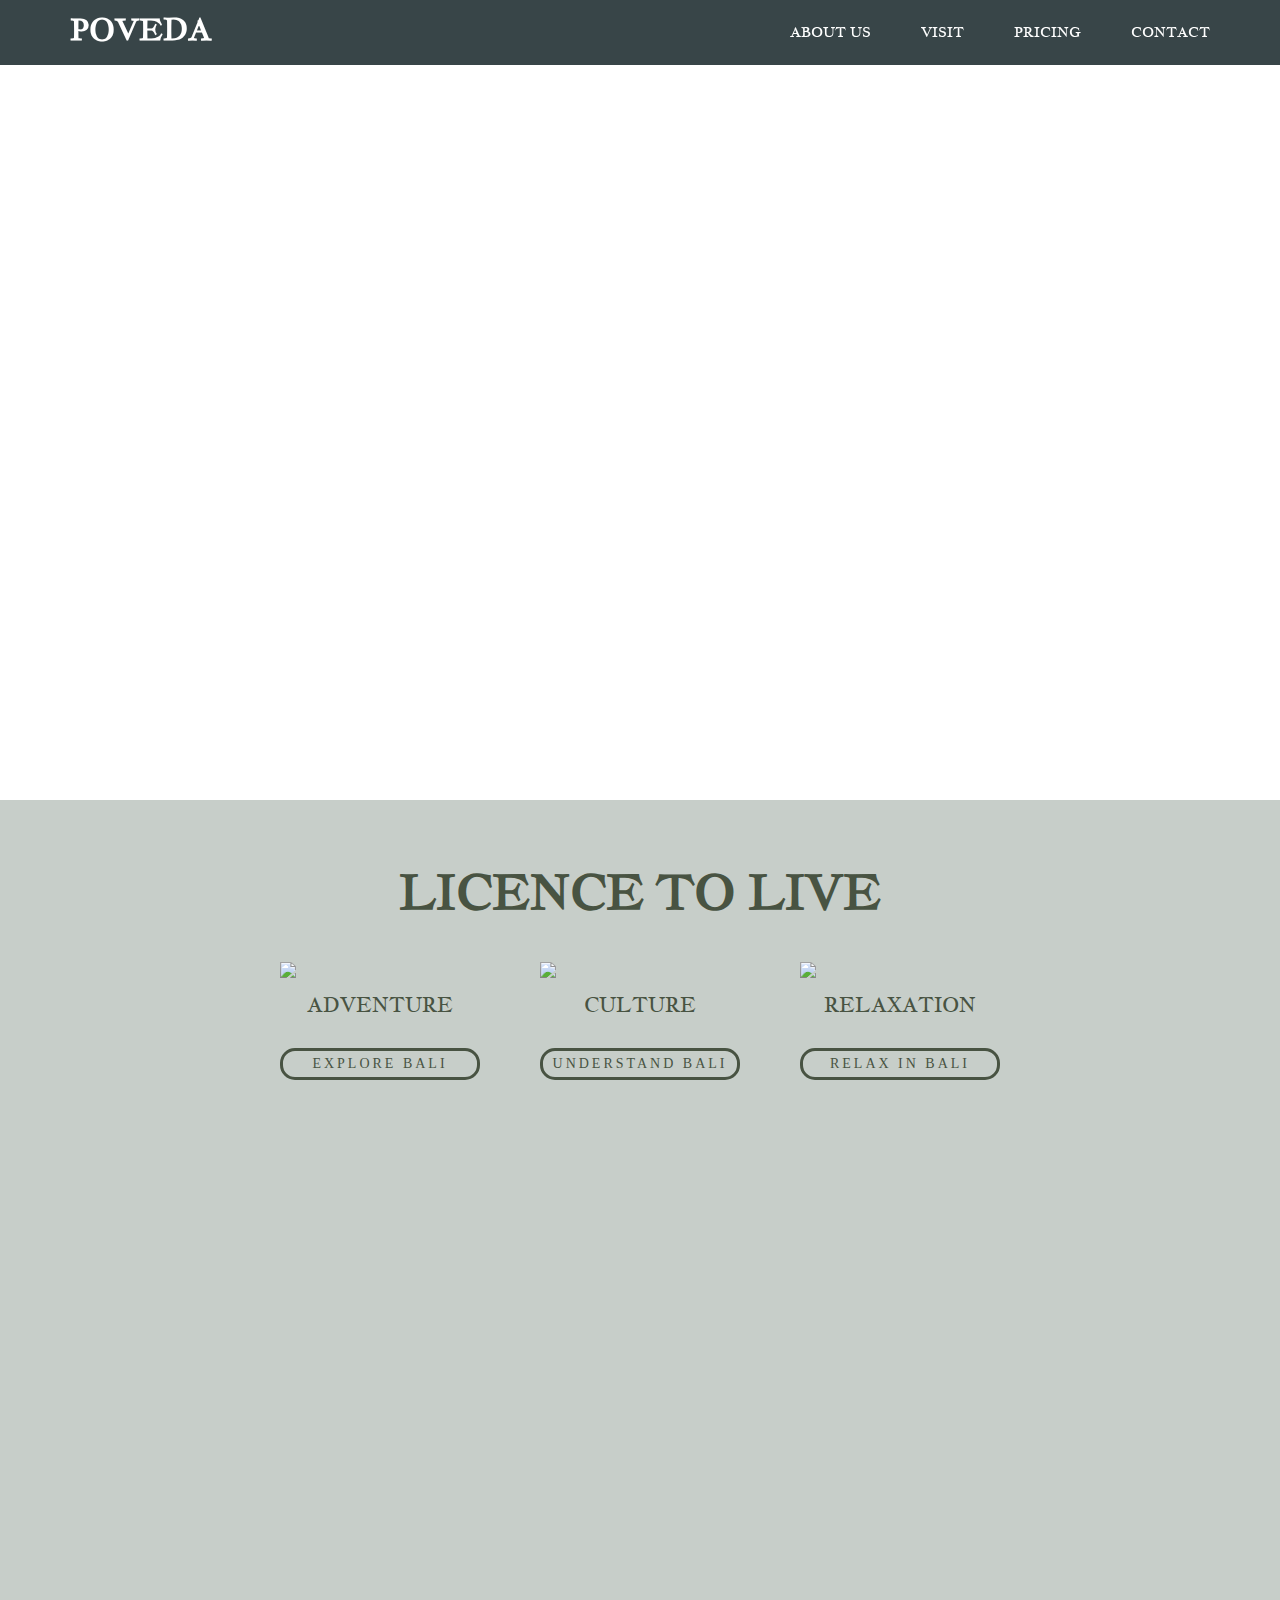
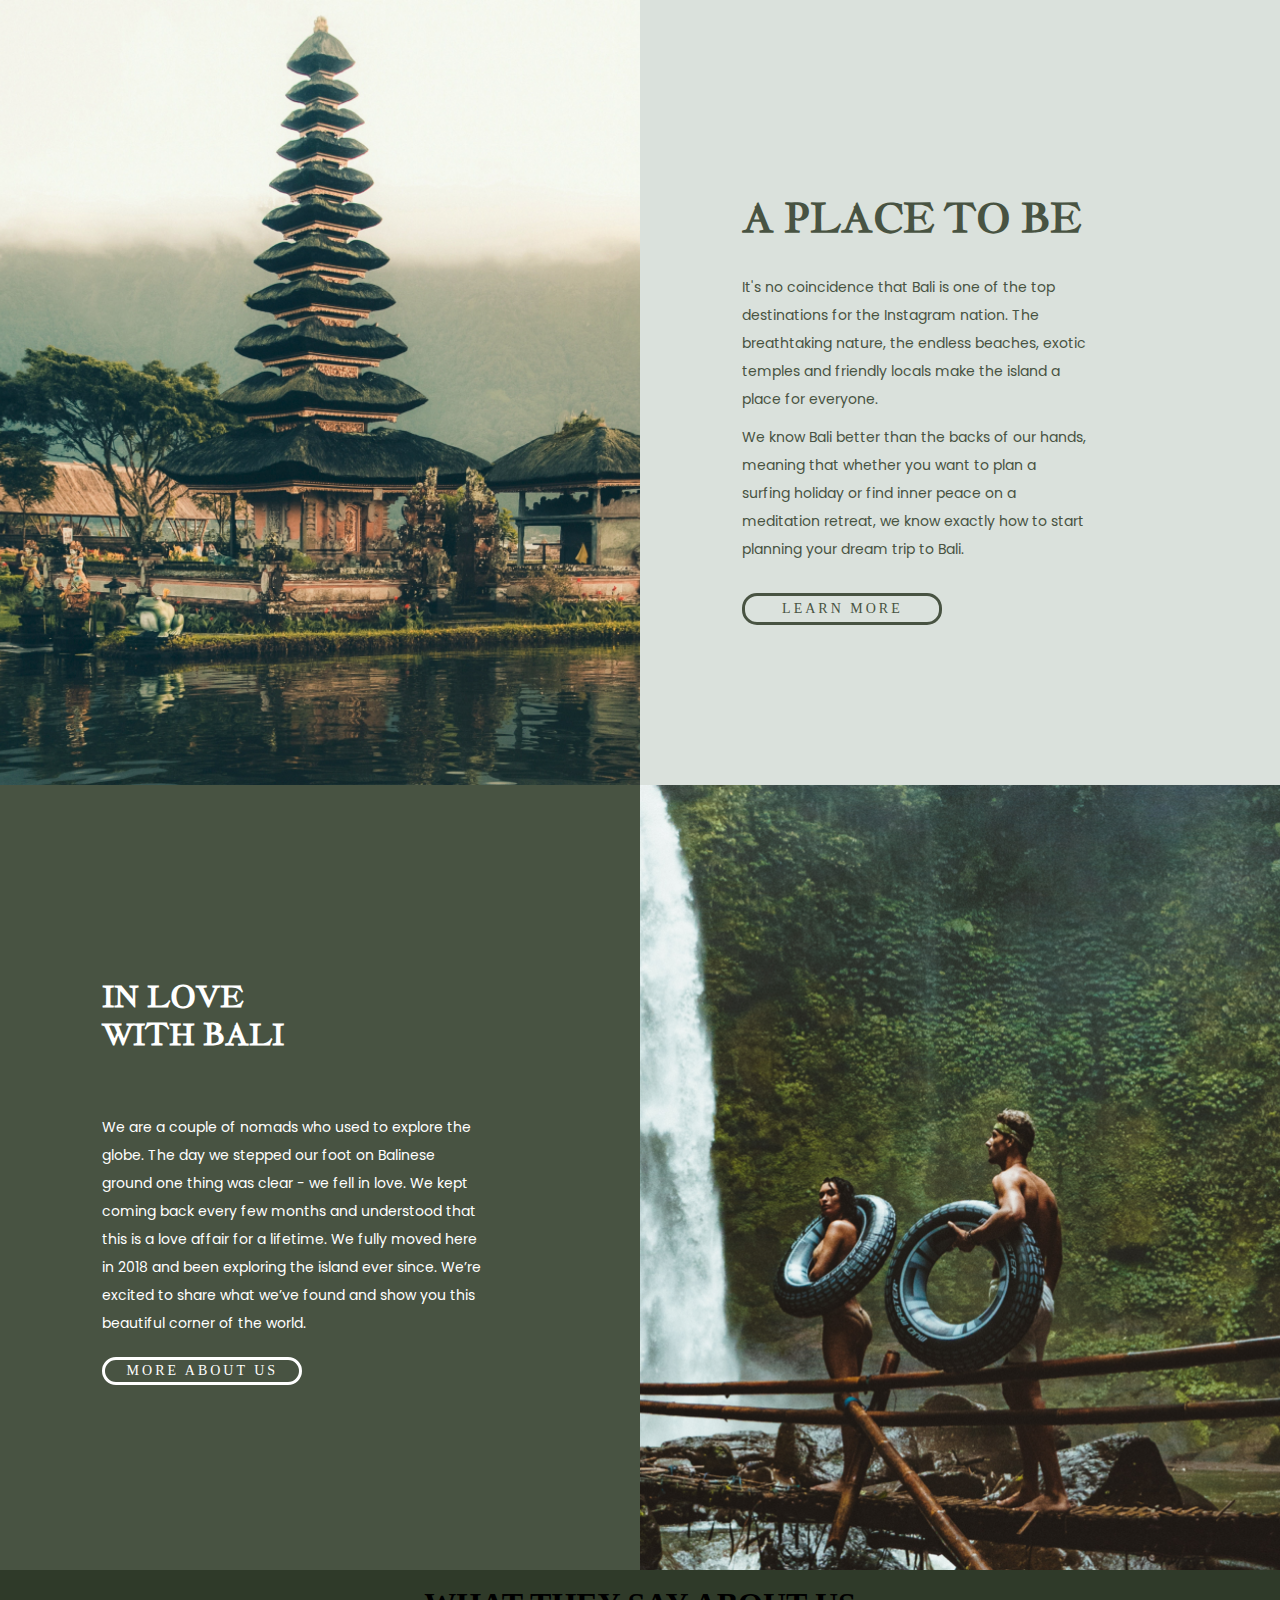
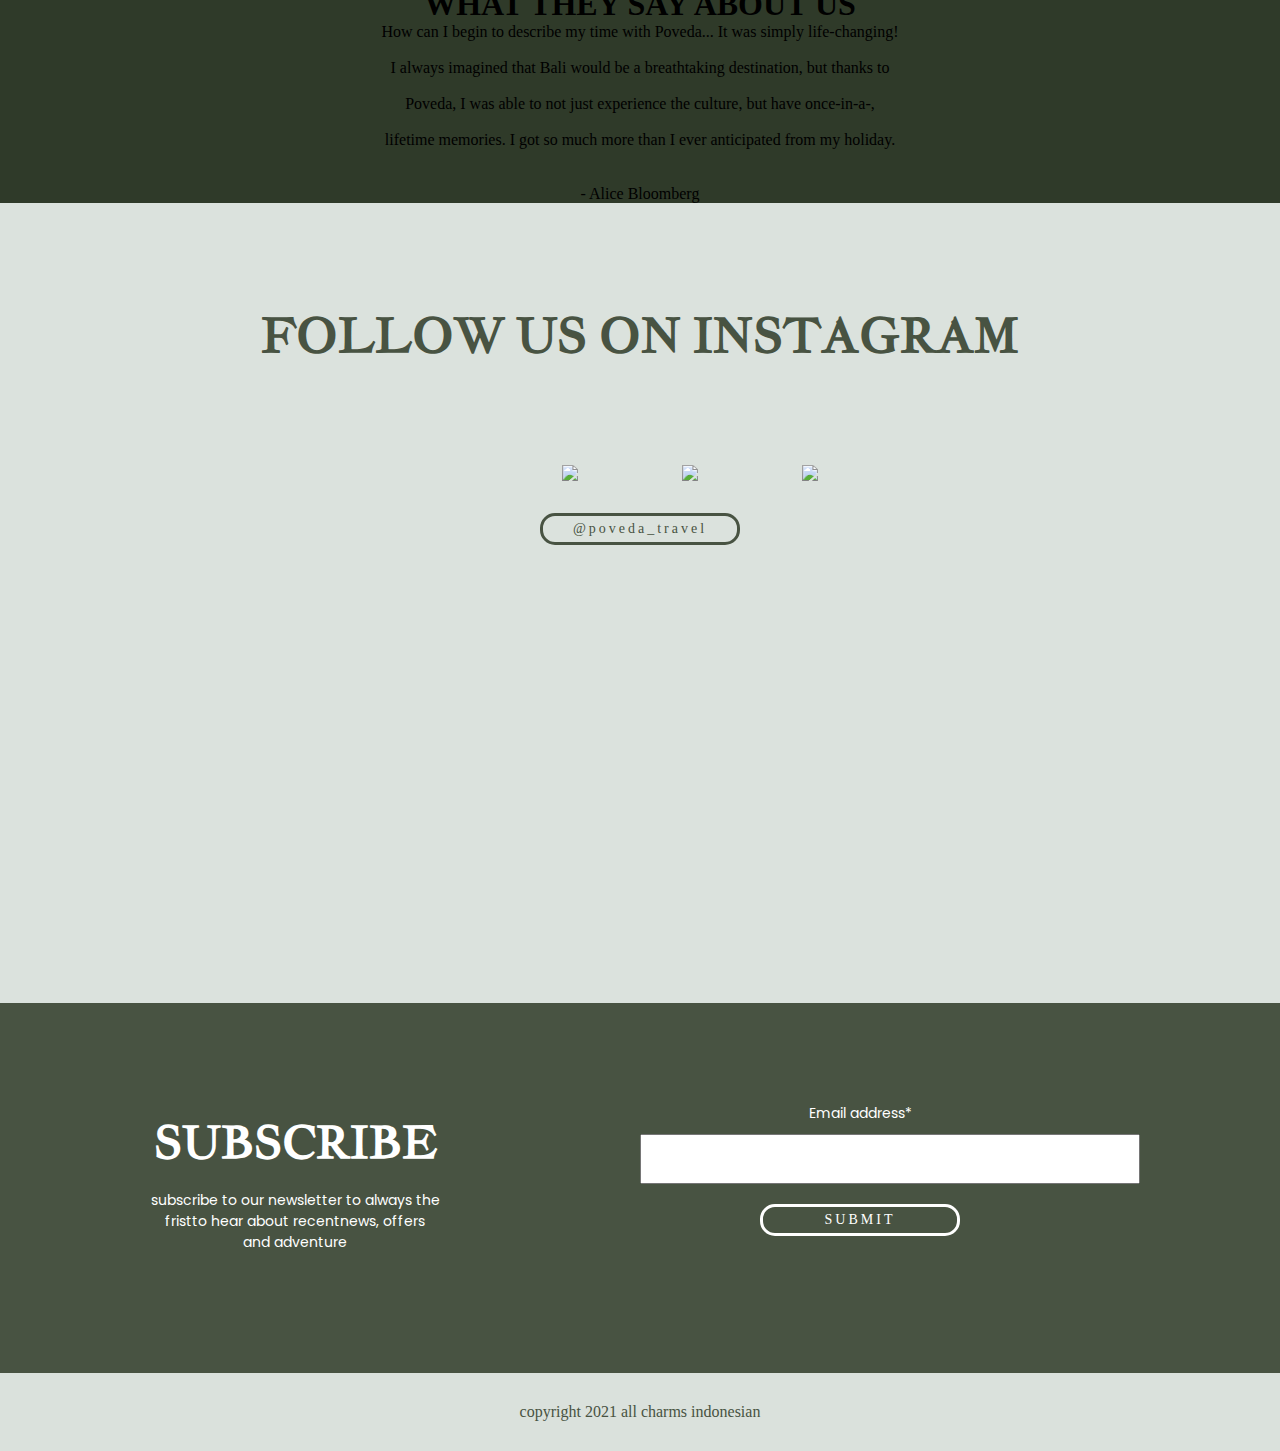
==== commit 11027bd2: "Update index.html" ====
--- a/index.html
+++ b/index.html
@@ -84,26 +84,22 @@
   </div>
 
   <div class="what-they-say">
-    <div class="container">
-        <div class="heading">
-            <h1>WHAT THEY SAY ABOUT US</h1>
-            <br>
-            <p>How can I begin to describe my time with Poveda... It was simply life-changing!<br><br>I always imagined that Bali would be a breathtaking destination, but thanks to<br><br>Poveda, I was able to not just experience the culture, but have once-in-a-,<br><br>lifetime memories. I got so much more than I ever anticipated from my holiday.<br><br><br><br><br>- Alice Bloomberg</p>
-        </div>
-    </div>
+                <h1 style="font: size 48px;">WHAT THEY SAY ABOUT US</h1>
+                <p>How can I begin to describe my time with Poveda... It was simply life-changing!<br><br>I always imagined that Bali would be a breathtaking destination, but thanks to<br><br>Poveda, I was able to not just experience the culture, but have once-in-a-,<br><br>lifetime memories. I got so much more than I ever anticipated from my holiday.<br><br><br>- Alice Bloomberg</p>
+            <div class="slide" style="display: none;"><div class="background" style="--background-color:var(--colors-secondary-dark); --m-background-color:var(--colors-secondary-dark);"><!----></div>
   </div>
 
   <div class="follow-us">
     <div class="content">
-        <h2>FOLLOW US ON INSTAGRAM</h2>
-        <div class="content-item">
-            <img src="https://assets.zyrosite.com//YD0zPnwVMki25lZE/img-m5K7ZbQOz3I7Mg2q.png">
-            <img src="https://assets.zyrosite.com//YD0zPnwVMki25lZE/img-YyvGO7KaeBh36NGq.png">
-            <img src="https://assets.zyrosite.com//YD0zPnwVMki25lZE/img-mp8029KB1bhWOerv.png">
-        </div>
-        <center><a href="#">@poveda_travel</a></center>
-        </div>
-        </div>
+      <h2 style="font: size 48px;">FOLLOW US ON INSTAGRAM</h2>
+      <div class="content-item">
+        <img src ="https://assets.zyrosite.com//YD0zPnwVMki25lZE/img-m5K7ZbQOz3I7Mg2q.png">
+        <img src ="https://assets.zyrosite.com//YD0zPnwVMki25lZE/img-YyvGO7KaeBh36NGq.png">
+        <img src ="https://assets.zyrosite.com//YD0zPnwVMki25lZE/img-mp8029KB1bhWOerv.png">
+      </div>
+      <div class="button">
+      <center><a href="https://www.instagram.com/">@poveda_travel</a></center>
+      </div>
     </div>
   </div>
 
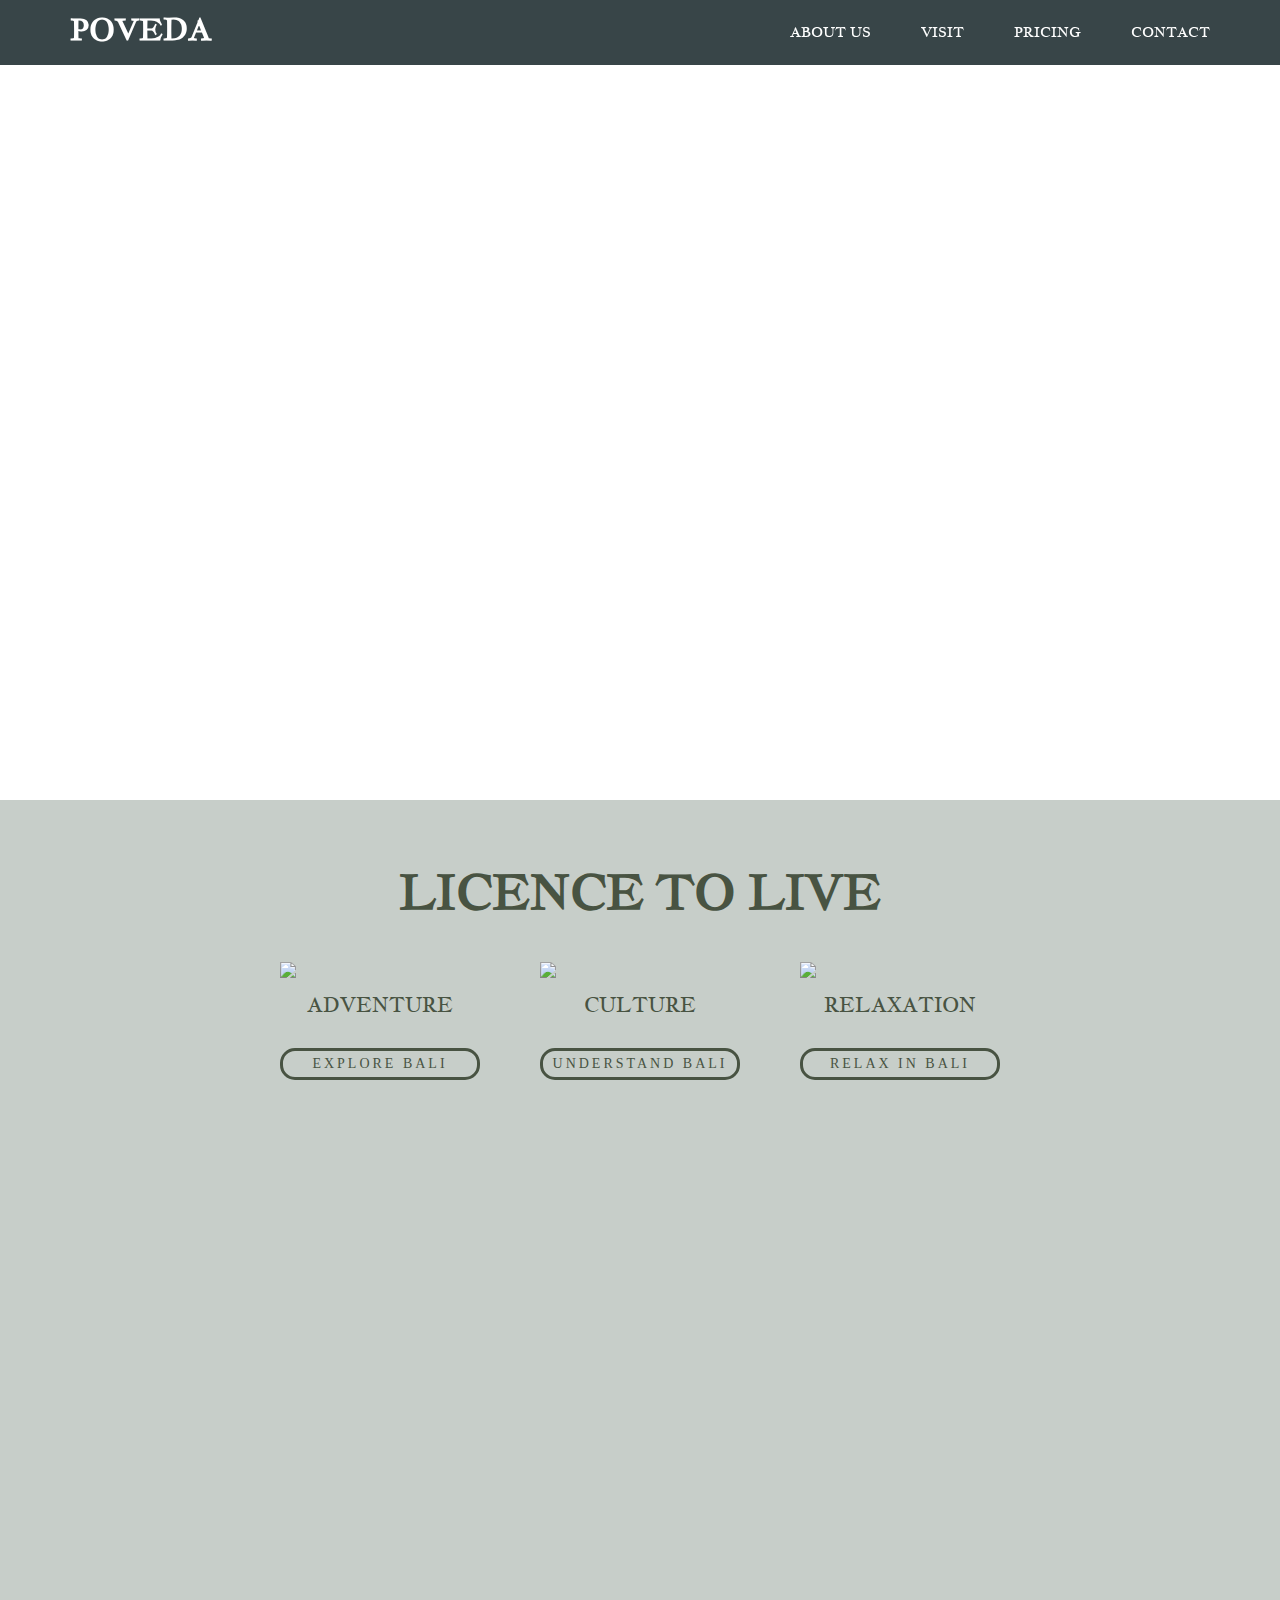
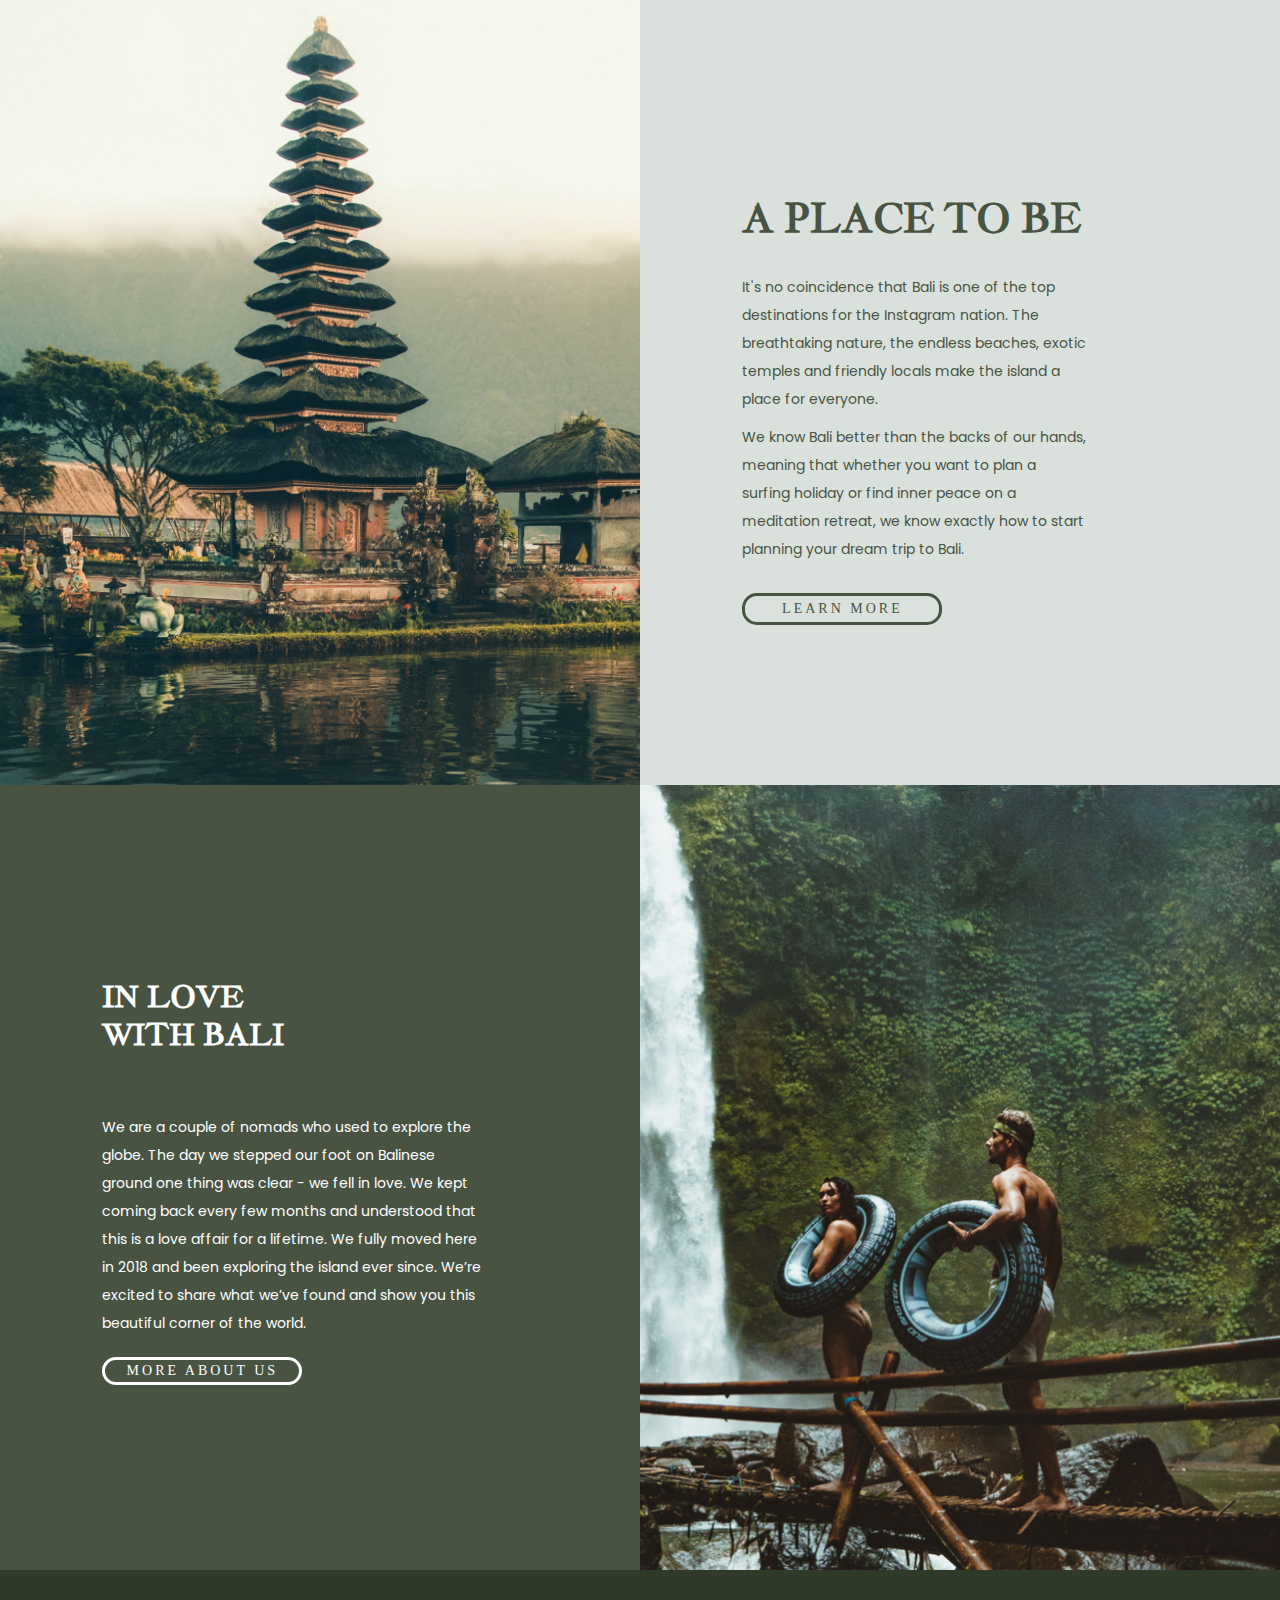
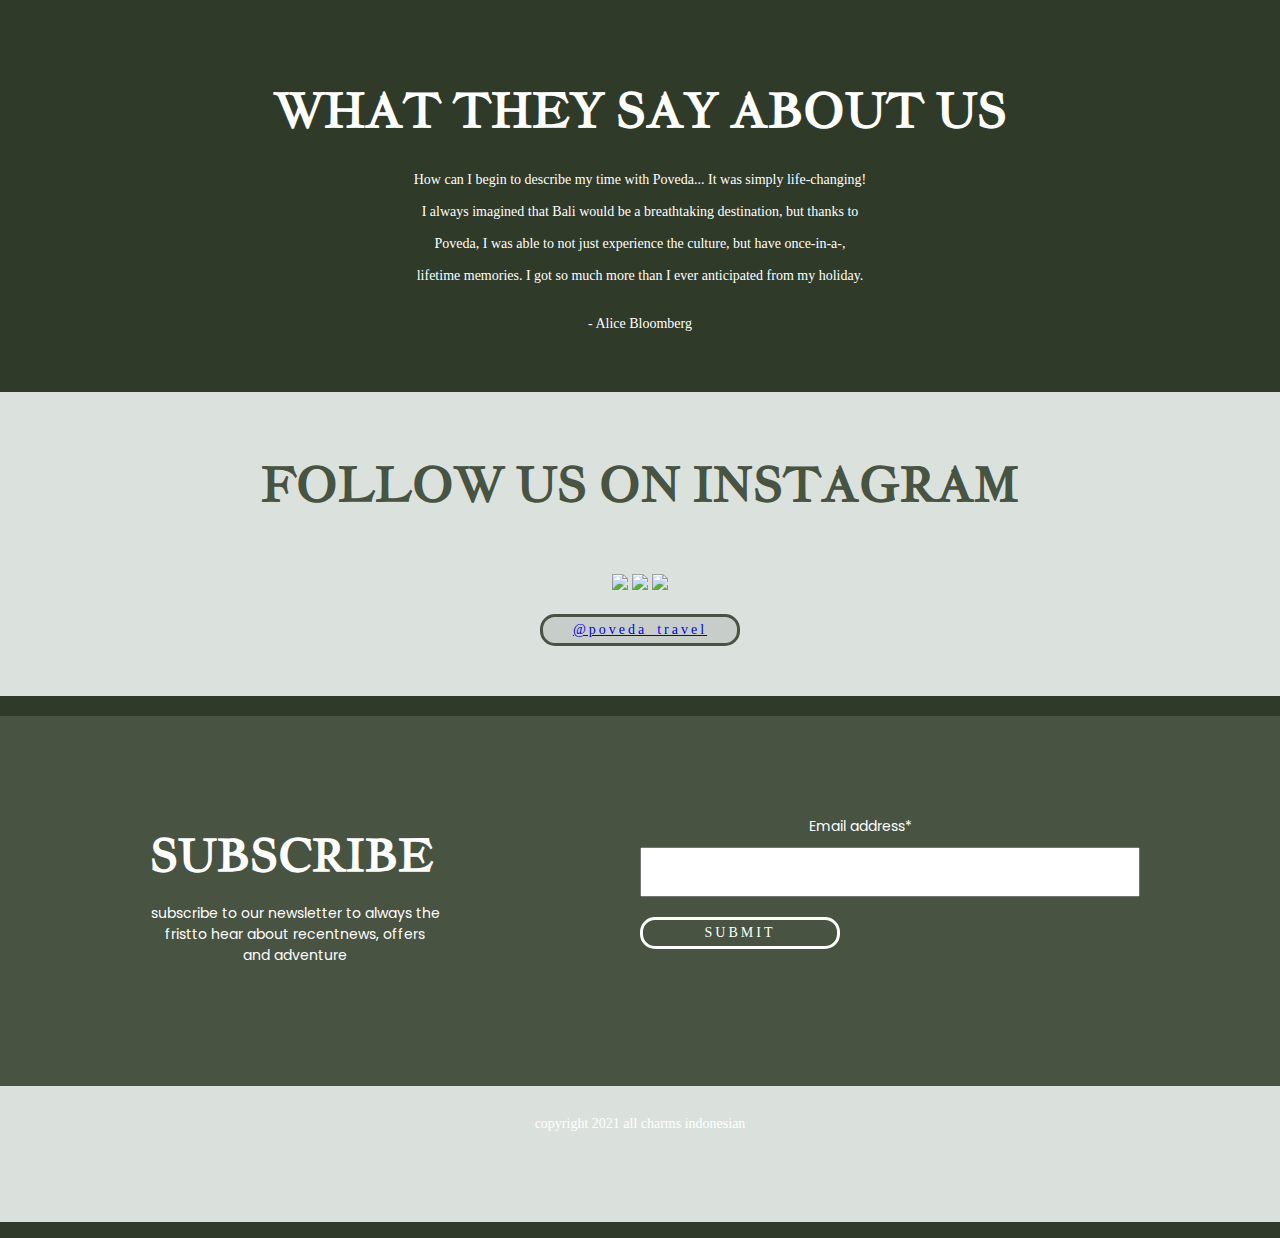
==== commit a9e8bbe7: "Update index.html" ====
--- a/index.html
+++ b/index.html
@@ -96,9 +96,10 @@
         <img src ="https://assets.zyrosite.com//YD0zPnwVMki25lZE/img-m5K7ZbQOz3I7Mg2q.png">
         <img src ="https://assets.zyrosite.com//YD0zPnwVMki25lZE/img-YyvGO7KaeBh36NGq.png">
         <img src ="https://assets.zyrosite.com//YD0zPnwVMki25lZE/img-mp8029KB1bhWOerv.png">
+        <br>
+        <div class="button">
+          <a href="https://www.instagram.com/">@poveda_travel</a>
       </div>
-      <div class="button">
-      <center><a href="https://www.instagram.com/">@poveda_travel</a></center>
       </div>
     </div>
   </div>
--- a/html css anggota/stylesheet.css
+++ b/html css anggota/stylesheet.css
@@ -118,94 +118,68 @@
 }
 
 .what-they-say {
-  height: 500px;
-  background-color: #2F3A29;
-  padding: 16px 0px;
-  text-align: center;
-}
-
-.heading{
-  padding-left: 350px;
-}
-
-.heading h1 {
-  color: white;
-  font-size: 48px;
-  font-weight: 400;
-  height: 38px;
-  font-family: "Jacques Francois";
-  text-align: center;
-  letter-spacing: normal;
-  line-height: 38.4px;
-  margin-block-end: 0px;
-  margin-block-start: 0px;
-  margin-top: 100px;
-}
-.heading p {
-  color: white;
-  font-size: 14px;
-  font-family: "poppins";
-  text-align: center;
-  padding-bottom: 100px;
-  line-height: 15px;
-  padding-top: 20px;
-}
-
-.follow-us {
-  height: 800px;
-  background-color: #DBE2DD;
-}
-.content h2 {
-  color: #485342;
-  font-size: 48px;
-  font-family: "Jacques Francois";
-  text-align: center;
-  padding-top: 100px;
-}
-.content-item img {
-  padding-left: 100px;
-  margin-top: 100px;
-}
-.content a {
-  padding: 5px;
-  font-family: "poppins semibold";
-  background-color: #DBE2DD;
-  font-size: 14px;
-  font-style: bold;
-  color: #485342;
-  width: 200px;
-  border: 3px solid #485342;
-  border-radius: 15px;
-  letter-spacing: 3px;
-  text-decoration: none;
-  display: inline-block;
-  margin: 2em 0;
-}
-
-@media (max-width: 1000px) {
-  h2 {
-      color: rgb(26, 26, 26);
-  }
-  .item {
-      width: 50%;
-  }
-  .img {
-      width: 100%;
-  }
-}
-
-@media (max-width: 670px) {
-  .item {
-      width: 100%;
-  }
-  .img {
-      width: 100%;
-  }
-  .container {
-      width: 100%;
-      padding: 0 15px;
-      margin: 0 auto;
-  }
+    height: 100%;
+    background-color: #2F3A29;
+    padding: 16px 0px;
+}
+.what-they-say h1 {
+    padding-top: 60px;
+    color: #ffffff;
+    font-family: "Jacques Francois";
+    font-size: 48px;
+    text-align: center;
+    margin-block-start: 0.67em;
+    margin-block-end: 0.67em;
+    margin-inline-start: 0px;
+    margin-inline-end: 0px;
+}
+.what-they-say p {
+    color: rgb(255, 255, 255);
+    font-size: 14px;
+    font-family: "Lucida Sans Regular";
+    text-align: center;
+    padding-bottom: 60px;
+}
+.content-item {
+    text-align: center;
+    height: 100%;
+    background-color: #DBE2DD;
+    padding-top: 30px;
+    padding-right: 30px;
+    padding-bottom: 30px;
+    padding-left: 30px;
+    margin-bottom: 20px;
+    width: 100%;
+    display: block;
+}
+.follow-us h2 {
+    padding-top: 60px;
+    color: #485342;
+    font-family: "Jacques Francois";
+    font-size: 48px;
+    text-align: center;
+    background-color: #DBE2DD;
+    padding-bottom: 30px;
+    height: 100%;
+    width: 100%;
+}
+.button {
+    margin-bottom: 20px;
+    margin-top: 20px;
+    padding: 5px;
+    font-family: "poppins semibold";
+    background-color: #C7CEC9;
+    font-size: 14px;
+    font-style: bold;
+    width: 200px;
+    border: 3px solid #485342;
+    border-radius: 15px;
+    letter-spacing: 3px;
+    text-decoration: none;
+    text-align: center;
+    height: 100%;
+    justify-content: center;
+    display: inline-block;
 }
 
 .subscribe {
@@ -448,4 +422,4 @@
   text-decoration: none;
   text-align: center;
   display: inline-block;
-}+}
--- a/html css anggota/responsive.css
+++ b/html css anggota/responsive.css
@@ -71,7 +71,32 @@
   .heading h2 {
     font-size: 20px;
   }
-  
+    .what-they-say h1, p {
+        color: rgb(255, 255, 255);
+    }
+    .follow-us h2 {
+        color: rgb(90, 107, 79); 
+    }
+    .content-item {
+        width: 100%;
+        margin: 0 auto;
+    }
+    .button {
+        width: 50%;
+        text-align: center;
+    }
+    .top-wrapper h1 {
+        font-size: 20px;
+        line-height: 32px;
+    }
+    .top-wrapper h2 {
+        font-size: 20px;
+        line-height: 32px;
+    }
+    .top-wrapper p {
+        font-size: 14px;
+        line-height: 20px;
+    }
 }
 
 /* Untuk Smartphone */
@@ -157,4 +182,33 @@
     font-size: 14px;
     line-height: 20px;
   }
+  .what-they-say h1, p {
+        color: rgb(255, 255, 255);
+    }
+    .follow-us h2 {
+        color: rgb(90, 107, 79); 
+    }
+    .content-item {
+        width: 100%;
+    }
+    .button {
+        width: 100%;
+        margin: 0 auto;
+    }
+    .top-wrapper {
+        text-align: center;
+    }
+    .top-wrapper h1 {
+        font-size: 14px;
+        line-height: 36px;
+    }
+    .top-wrapper h2 {
+        font-size: 14px;
+        line-height: 36px;
+        width: 100%;
+    }
+    .top-wrapper p {
+        font-size: 14px;
+        line-height: 20px;
+    }
 }
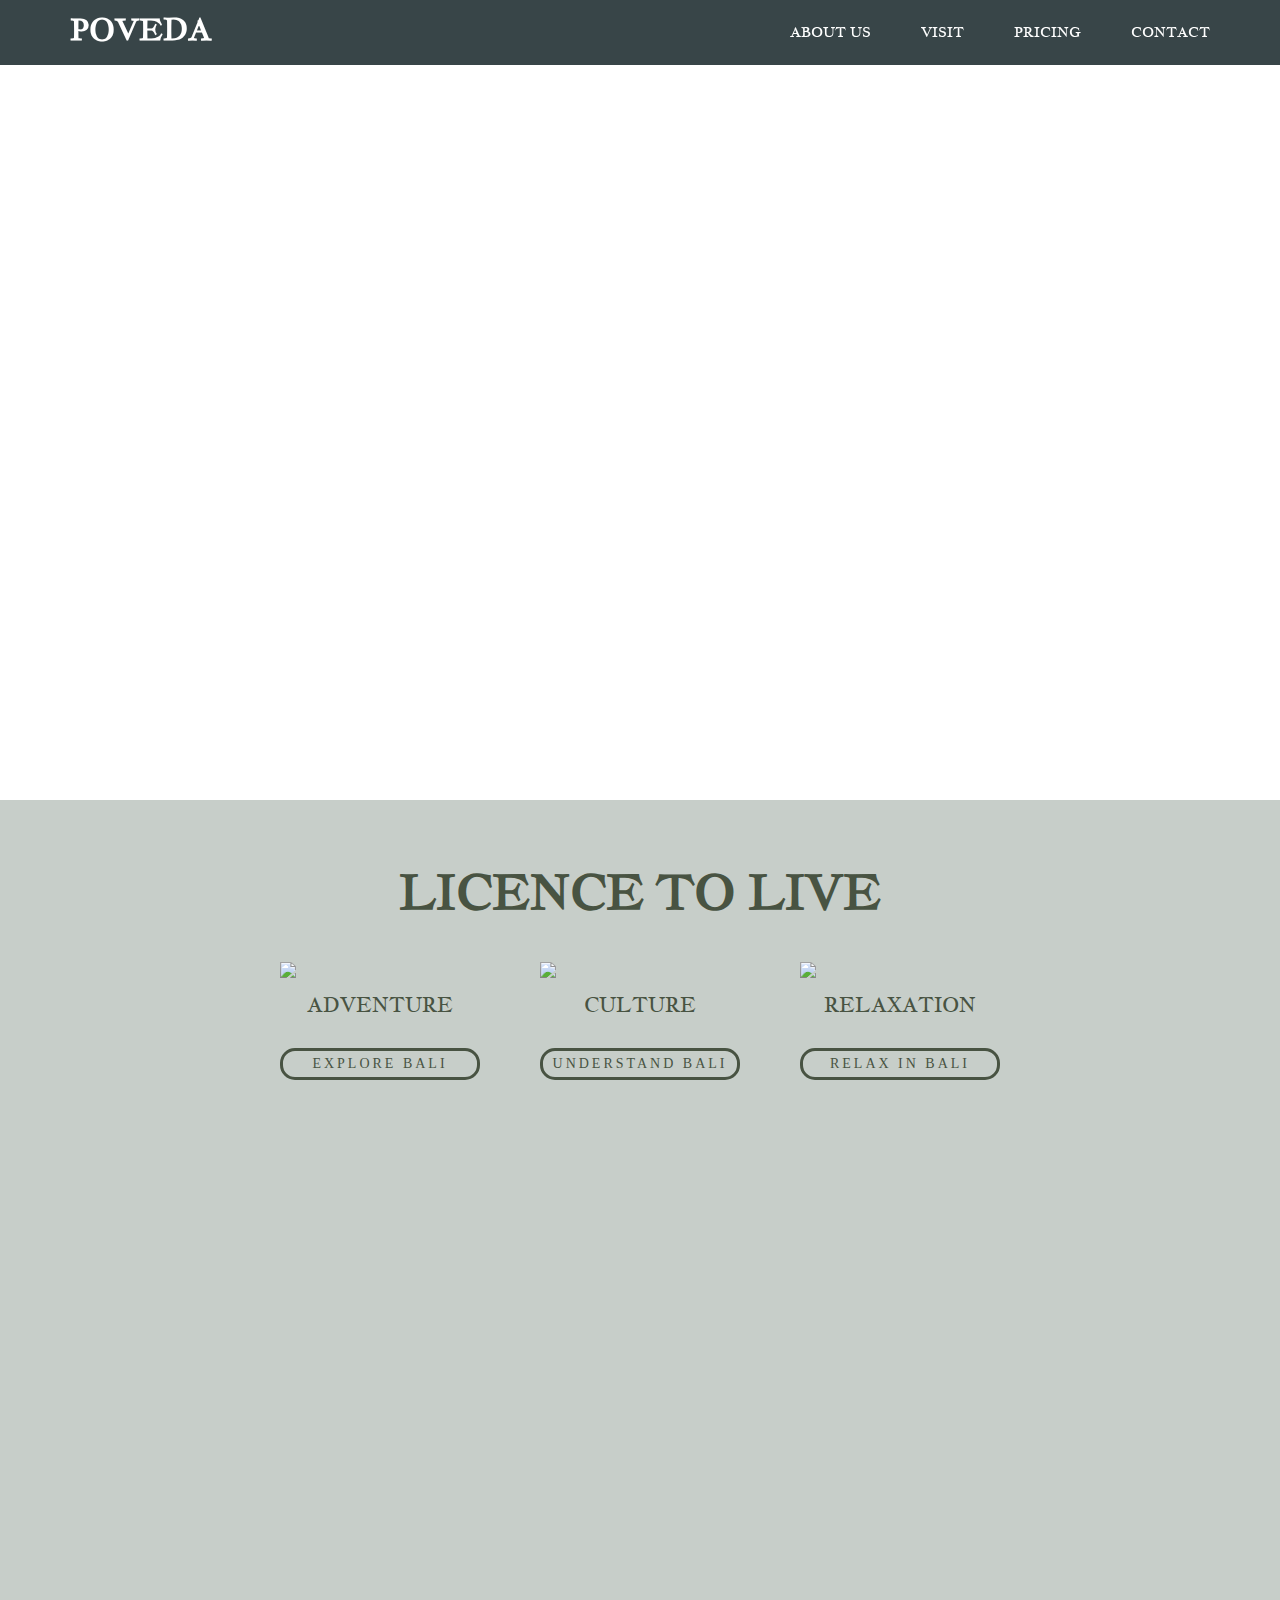
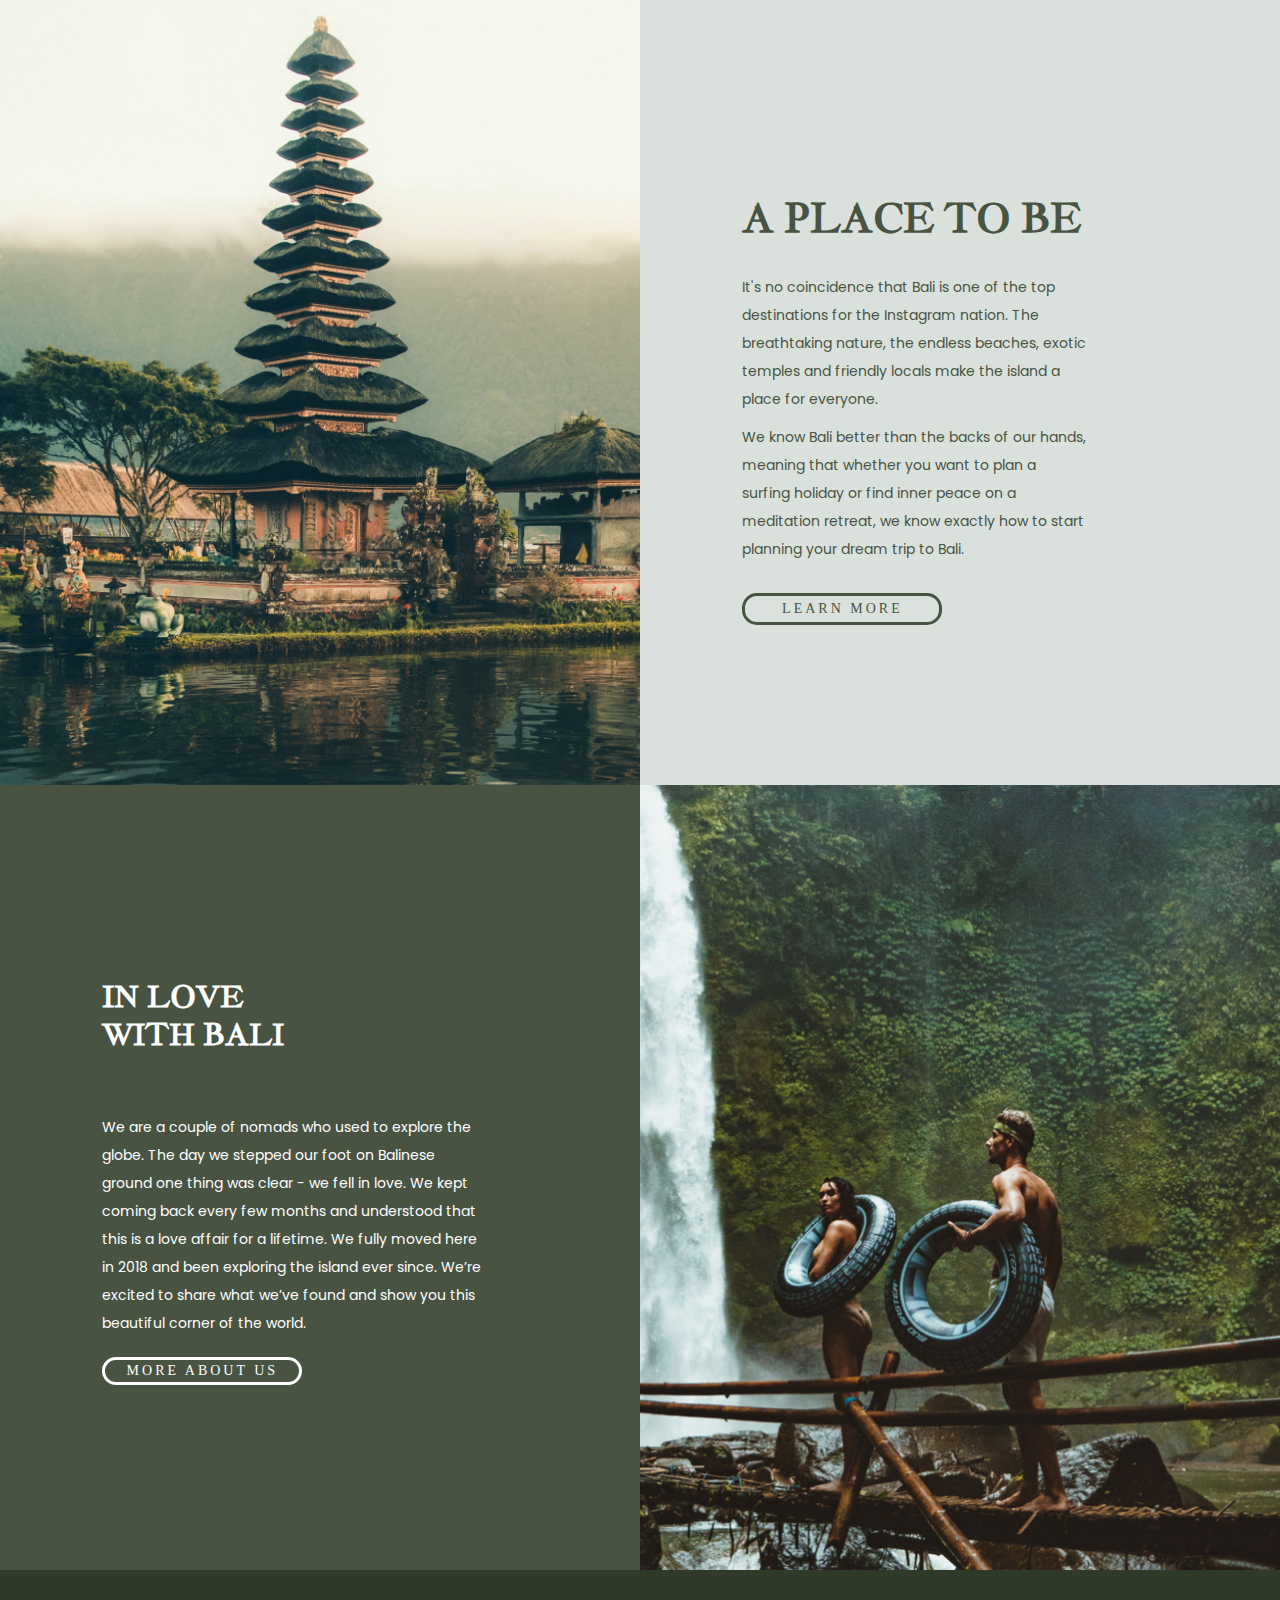
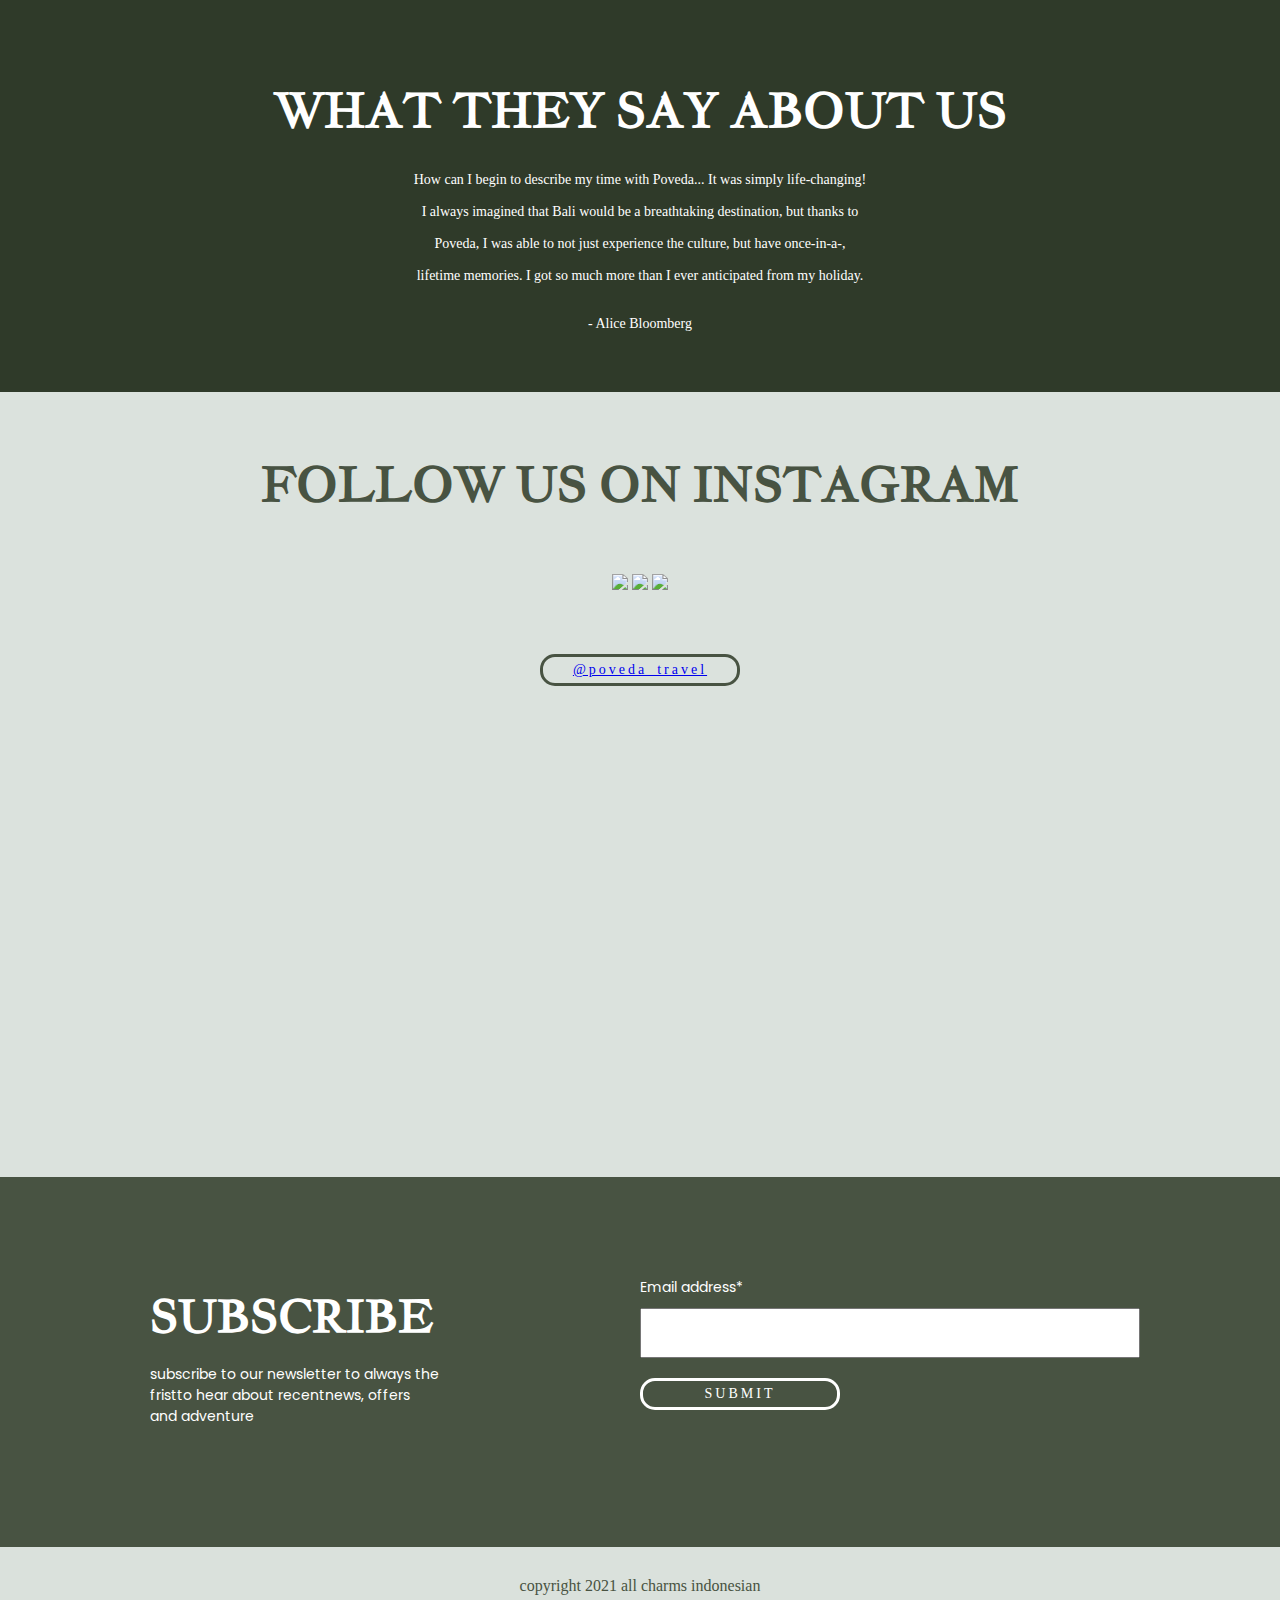
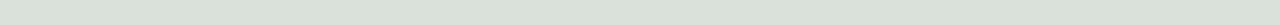
==== commit 7efa5db0: "fix bgt bgt bismillah" ====
--- a/index.html
+++ b/index.html
@@ -85,7 +85,7 @@
 
   <div class="what-they-say">
                 <h1 style="font: size 48px;">WHAT THEY SAY ABOUT US</h1>
-                <p>How can I begin to describe my time with Poveda... It was simply life-changing!<br><br>I always imagined that Bali would be a breathtaking destination, but thanks to<br><br>Poveda, I was able to not just experience the culture, but have once-in-a-,<br><br>lifetime memories. I got so much more than I ever anticipated from my holiday.<br><br><br>- Alice Bloomberg</p>
+                <p class = "paragraf">How can I begin to describe my time with Poveda... It was simply life-changing!<br><br>I always imagined that Bali would be a breathtaking destination, but thanks to<br><br>Poveda, I was able to not just experience the culture, but have once-in-a-,<br><br>lifetime memories. I got so much more than I ever anticipated from my holiday.<br><br><br>- Alice Bloomberg</p>
             <div class="slide" style="display: none;"><div class="background" style="--background-color:var(--colors-secondary-dark); --m-background-color:var(--colors-secondary-dark);"><!----></div>
   </div>
 
--- a/html css anggota/stylesheet.css
+++ b/html css anggota/stylesheet.css
@@ -118,7 +118,7 @@
 }
 
 .what-they-say {
-    height: 100%;
+    height: 460px;
     background-color: #2F3A29;
     padding: 16px 0px;
 }
@@ -133,13 +133,19 @@
     margin-inline-start: 0px;
     margin-inline-end: 0px;
 }
-.what-they-say p {
+.what-they-say .paragraf {
     color: rgb(255, 255, 255);
     font-size: 14px;
     font-family: "Lucida Sans Regular";
     text-align: center;
     padding-bottom: 60px;
 }
+
+.follow-us{
+  background-color: #DBE2DD;
+  height: 785px;
+}
+
 .content-item {
     text-align: center;
     height: 100%;
@@ -151,6 +157,7 @@
     margin-bottom: 20px;
     width: 100%;
     display: block;
+    text-decoration: none;
 }
 .follow-us h2 {
     padding-top: 60px;
@@ -165,20 +172,17 @@
 }
 .button {
     margin-bottom: 20px;
-    margin-top: 20px;
+    margin-top: 60px;
     padding: 5px;
     font-family: "poppins semibold";
-    background-color: #C7CEC9;
+    background-color: #DBE2DD;
     font-size: 14px;
     font-style: bold;
     width: 200px;
     border: 3px solid #485342;
     border-radius: 15px;
     letter-spacing: 3px;
-    text-decoration: none;
     text-align: center;
-    height: 100%;
-    justify-content: center;
     display: inline-block;
 }
 
--- a/html css anggota/responsive.css
+++ b/html css anggota/responsive.css
@@ -182,12 +182,6 @@
     font-size: 14px;
     line-height: 20px;
   }
-  .what-they-say h1, p {
-        color: rgb(255, 255, 255);
-    }
-    .follow-us h2 {
-        color: rgb(90, 107, 79); 
-    }
     .content-item {
         width: 100%;
     }
